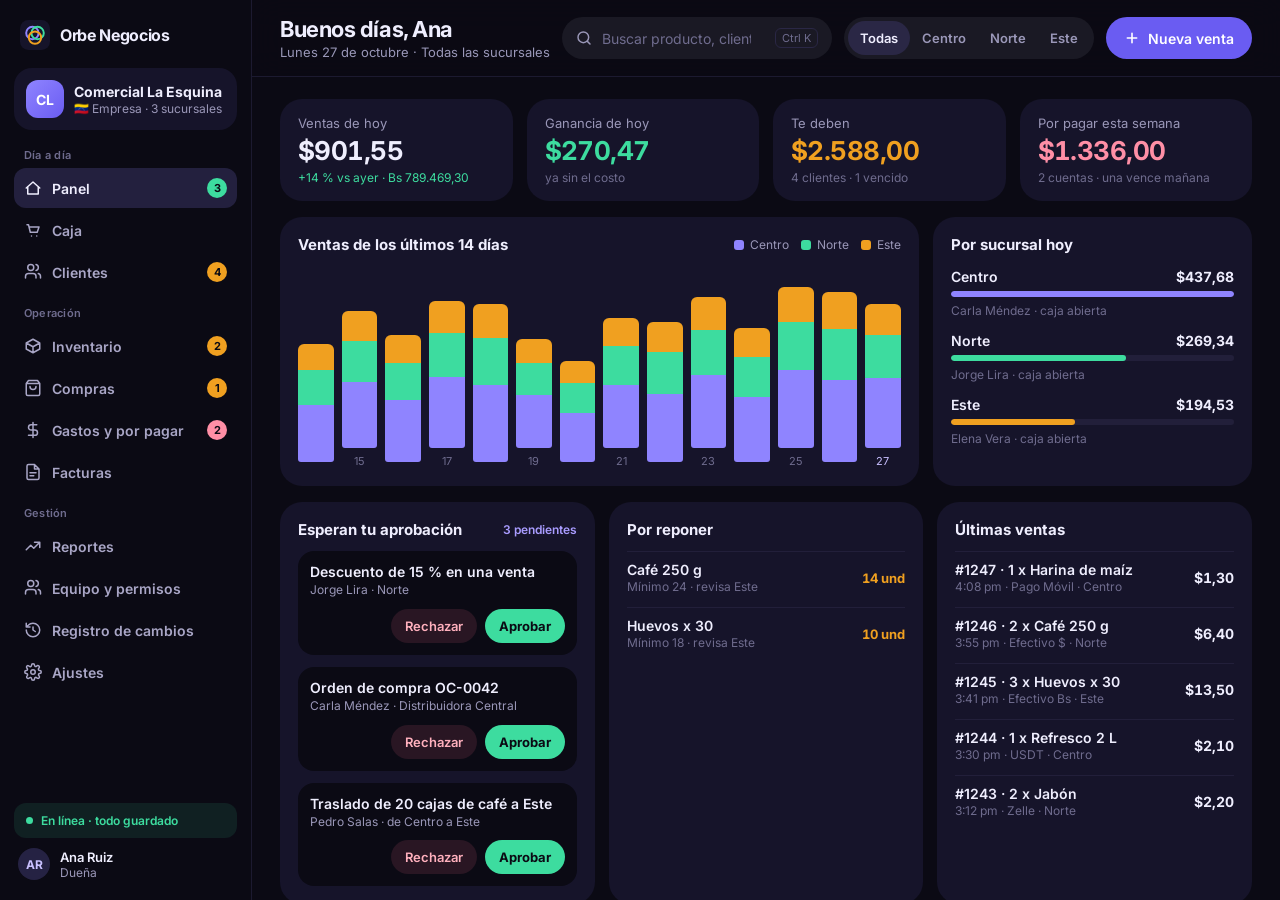
==== index.html @ fd34497b "La dirección abre la app directamente: detecta si es teléfono o computadora y muestra esa versión; e" ====
<!doctype html>
<html lang="es">
<head>
<meta charset="utf-8">
<meta name="viewport" content="width=device-width, initial-scale=1, viewport-fit=cover">
<meta name="theme-color" content="#0b0a14">
<meta name="apple-mobile-web-app-capable" content="yes">
<meta name="mobile-web-app-capable" content="yes">
<meta name="apple-mobile-web-app-status-bar-style" content="black-translucent">
<meta name="apple-mobile-web-app-title" content="Orbe Negocios">
<title>Orbe Negocios</title>
<style>
  html, body { margin: 0; background: #0b0a14; color: #efeefe; font-family: Inter, -apple-system, system-ui, sans-serif; -webkit-font-smoothing: antialiased; }
  .cargando { position: fixed; inset: 0; display: grid; place-items: center; }
  .cargando svg { animation: latido 1.2s cubic-bezier(0.32, 0.72, 0, 1) infinite alternate; }
  @keyframes latido { from { opacity: .5; transform: scale(.94); } to { opacity: 1; transform: none; } }
  .aviso { padding: 40px 20px; text-align: center; color: #9a97b8; }
  /* Teléfono: la app ocupa toda la pantalla, respetando la muesca y la barra de abajo. */
  .tel { position: fixed; inset: 0; padding: env(safe-area-inset-top) env(safe-area-inset-right) env(safe-area-inset-bottom) env(safe-area-inset-left); box-sizing: border-box; overflow: hidden; }
  .tel > div { width: 100% !important; height: 100% !important; }
  /* Teléfono abierto en una pantalla grande (por ejemplo ?vista=telefono): se centra con su marco. */
  .tel.marco { display: flex; align-items: center; justify-content: center; padding: 0; }
  .tel.marco > div { width: 390px !important; height: 844px !important; flex: none; border-radius: 44px; overflow: hidden; box-shadow: 0 0 0 10px #1c1a30, 0 30px 80px rgba(0,0,0,.6); }
  @media (prefers-reduced-motion: reduce) { .cargando svg { animation: none; } }
</style>
<script src="lib/preact.min.js"></script>
</head>
<body>
<div id="app"><div class="cargando"><svg width="64" height="64" viewBox="0 0 92 92" role="img" aria-label="Cargando Orbe Negocios"><rect width="92" height="92" rx="26" fill="#16142a"/><circle cx="38" cy="40" r="19" fill="none" stroke="#8f84ff" stroke-width="5"/><circle cx="54" cy="40" r="19" fill="none" stroke="#3ddc9f" stroke-width="5"/><circle cx="46" cy="54" r="19" fill="none" stroke="#f0a020" stroke-width="5"/></svg></div></div>
<script>
// Orbe Negocios (demo de las maquetas). Abre sola la versión de teléfono o de computadora según el aparato.
// Se puede forzar con ?vista=telefono o ?vista=pc, y elegir datos con ?pais=CO&tipo=comida&escala=empresa.
(function () {
  var h = preact.h, q = new URLSearchParams(location.search);
  var HOLE = /\{\{\s*([^}]+?)\s*\}\}/g;

  function esTelefono() {
    var v = q.get('vista');
    if (v === 'telefono') return true;
    if (v === 'pc') return false;
    var corto = Math.min(screen.width, screen.height);
    var tactil = window.matchMedia('(pointer: coarse)').matches;
    var movil = /Android.+Mobile|iPhone|iPod|Windows Phone/i.test(navigator.userAgent);
    return movil || (tactil && corto < 600) || window.innerWidth < 600;
  }
  var tel = esTelefono();
  var props = {};
  ['pantalla', 'pais', 'tipo', 'escala'].forEach(function (k) { if (q.get(k)) props[k] = q.get(k); });
  if (!tel && !props.pais) props.pais = 'VE';

  function resolve(path, scope) {
    if (path === 'true') return true;
    if (path === 'false') return false;
    if (path === 'null') return null;
    if (/^-?\d+(\.\d+)?$/.test(path)) return Number(path);
    var parts = path.split('.'), v = scope;
    for (var i = 0; i < parts.length; i++) { if (v == null) return undefined; v = v[parts[i]]; }
    return v;
  }
  function text(v) { return v == null || v === false || v === true ? '' : String(v); }
  function attrFn(raw) {
    var whole = raw.match(/^\{\{\s*([^}]+?)\s*\}\}$/);
    if (whole) return function (s) { return resolve(whole[1], s); };
    if (raw.indexOf('{{') < 0) return function () { return raw; };
    return function (s) { return raw.replace(HOLE, function (_, p) { return text(resolve(p, s)); }); };
  }
  function kidsFn(node) {
    var fns = [];
    node.childNodes.forEach(function (c) { var f = compile(c); if (f) fns.push(f); });
    return function (s) { var out = []; fns.forEach(function (f) { var r = f(s); if (Array.isArray(r)) out.push.apply(out, r); else if (r != null) out.push(r); }); return out; };
  }
  function compile(node) {
    if (node.nodeType === 3) {
      var t = node.nodeValue;
      if (t.indexOf('{{') < 0) return function () { return t; };
      return function (s) { return t.replace(HOLE, function (_, p) { return text(resolve(p, s)); }); };
    }
    if (node.nodeType !== 1) return null;
    var tag = node.localName;
    if (tag === 'helmet' || tag === 'script') return null;
    var kids = kidsFn(node);
    if (tag === 'sc-if') {
      var cond = attrFn(node.getAttribute('value') || '');
      return function (s) { return cond(s) ? kids(s) : null; };
    }
    if (tag === 'sc-for') {
      var list = attrFn(node.getAttribute('list') || ''), as = node.getAttribute('as') || 'item';
      return function (s) {
        var arr = list(s) || [], out = [];
        arr.forEach(function (item, i) { var sc = Object.create(s); sc[as] = item; sc.$index = i; out.push.apply(out, kids(sc)); });
        return out;
      };
    }
    var attrs = [];
    Array.prototype.forEach.call(node.attributes, function (a) {
      var n = a.name;
      if (/^hint-/.test(n)) return;
      if (n === 'onchange' && (tag === 'input' || tag === 'textarea')) n = 'oninput';
      attrs.push([n, attrFn(a.value)]);
    });
    return function (s) {
      var p = {};
      attrs.forEach(function (a) { var v = a[1](s); if (v !== undefined && v !== null) p[a[0]] = v; });
      return h.apply(null, [tag, p].concat(kids(s)));
    };
  }

  var archivo = tel ? 'Fase1' : 'PCEmpresa';
  fetch('maquetas/fase1/' + archivo + '.dc.html').then(function (r) {
    if (!r.ok) throw new Error('No se pudo abrir Orbe Negocios. Revisa tu conexión.');
    return r.text();
  }).then(function (src) {
    var doc = new DOMParser().parseFromString(src, 'text/html');
    var dc = doc.querySelector('x-dc');
    var helmet = dc.querySelector('helmet');
    if (helmet) Array.prototype.forEach.call(helmet.children, function (el) { document.head.appendChild(document.importNode(el, true)); });
    var codigo = doc.querySelector('script[data-dc-script]').textContent;

    var programado = false, comp;
    function DCLogic(p) { this.props = p || {}; this.state = {}; }
    DCLogic.prototype.setState = function (o) {
      var nuevo = typeof o === 'function' ? o(this.state, this.props) : o;
      this.state = Object.assign({}, this.state, nuevo);
      programar();
    };
    DCLogic.prototype.forceUpdate = function () { programar(); };
    var Component = new Function('DCLogic', codigo + '\n;return Component;')(DCLogic);
    var plantilla = kidsFn(dc);
    var app = document.getElementById('app');
    app.innerHTML = '';
    if (tel) {
      app.className = 'tel';
      var conMarco = function () { app.classList.toggle('marco', window.innerWidth >= 600 && window.innerHeight >= 880); };
      window.addEventListener('resize', conMarco);
      conMarco();
    }
    function dibujar() {
      programado = false;
      preact.render(h(preact.Fragment, null, plantilla(comp.renderVals())), app);
    }
    function programar() { if (!programado && comp) { programado = true; requestAnimationFrame(dibujar); } }
    comp = new Component(props);
    dibujar();
    if (comp.componentDidMount) comp.componentDidMount();
  }).catch(function (e) {
    document.getElementById('app').innerHTML = '<p class="aviso">' + String(e.message || e) + '</p>';
  });
})();
</script>
</body>
</html>
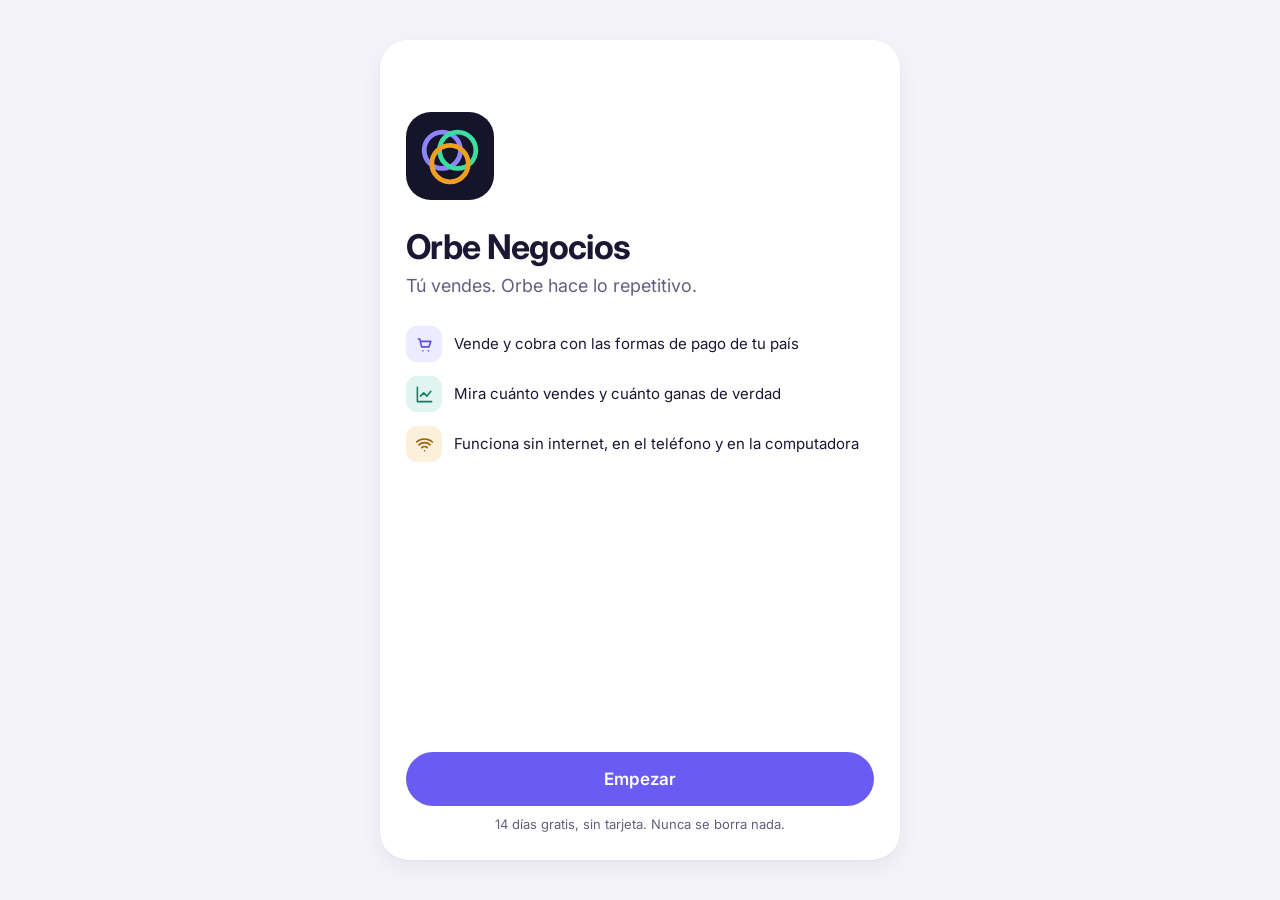
==== commit d101ca0b: "Muestra funcional de Orbe Negocios: datos guardados en el aparato, gráficos animados en vivo, teléfo" ====
--- a/index.html
+++ b/index.html
@@ -4,148 +4,24 @@
 <meta charset="utf-8">
 <meta name="viewport" content="width=device-width, initial-scale=1, viewport-fit=cover">
 <meta name="theme-color" content="#0b0a14">
+<meta name="description" content="Orbe Negocios: vende, cobra y mira cuánto ganas, desde el teléfono o la computadora.">
 <meta name="apple-mobile-web-app-capable" content="yes">
 <meta name="mobile-web-app-capable" content="yes">
 <meta name="apple-mobile-web-app-status-bar-style" content="black-translucent">
 <meta name="apple-mobile-web-app-title" content="Orbe Negocios">
 <title>Orbe Negocios</title>
-<style>
-  html, body { margin: 0; background: #0b0a14; color: #efeefe; font-family: Inter, -apple-system, system-ui, sans-serif; -webkit-font-smoothing: antialiased; }
-  .cargando { position: fixed; inset: 0; display: grid; place-items: center; }
-  .cargando svg { animation: latido 1.2s cubic-bezier(0.32, 0.72, 0, 1) infinite alternate; }
-  @keyframes latido { from { opacity: .5; transform: scale(.94); } to { opacity: 1; transform: none; } }
-  .aviso { padding: 40px 20px; text-align: center; color: #9a97b8; }
-  /* Teléfono: la app ocupa toda la pantalla, respetando la muesca y la barra de abajo. */
-  .tel { position: fixed; inset: 0; padding: env(safe-area-inset-top) env(safe-area-inset-right) env(safe-area-inset-bottom) env(safe-area-inset-left); box-sizing: border-box; overflow: hidden; }
-  .tel > div { width: 100% !important; height: 100% !important; }
-  /* Teléfono abierto en una pantalla grande (por ejemplo ?vista=telefono): se centra con su marco. */
-  .tel.marco { display: flex; align-items: center; justify-content: center; padding: 0; }
-  .tel.marco > div { width: 390px !important; height: 844px !important; flex: none; border-radius: 44px; overflow: hidden; box-shadow: 0 0 0 10px #1c1a30, 0 30px 80px rgba(0,0,0,.6); }
-  @media (prefers-reduced-motion: reduce) { .cargando svg { animation: none; } }
-</style>
-<script src="lib/preact.min.js"></script>
+<link rel="manifest" href="manifest.webmanifest">
+<link rel="icon" href="icons/icono.svg" type="image/svg+xml">
+<link rel="apple-touch-icon" href="icons/icono-180.png">
+<link rel="preconnect" href="https://fonts.googleapis.com">
+<link rel="preconnect" href="https://fonts.gstatic.com" crossorigin>
+<link rel="stylesheet" href="https://fonts.googleapis.com/css2?family=Inter:wght@400;500;600;700&display=swap">
+<link rel="stylesheet" href="css/orbe.css">
+<link rel="modulepreload" href="js/lib/preact-htm.js">
 </head>
 <body>
 <div id="app"><div class="cargando"><svg width="64" height="64" viewBox="0 0 92 92" role="img" aria-label="Cargando Orbe Negocios"><rect width="92" height="92" rx="26" fill="#16142a"/><circle cx="38" cy="40" r="19" fill="none" stroke="#8f84ff" stroke-width="5"/><circle cx="54" cy="40" r="19" fill="none" stroke="#3ddc9f" stroke-width="5"/><circle cx="46" cy="54" r="19" fill="none" stroke="#f0a020" stroke-width="5"/></svg></div></div>
-<script>
-// Orbe Negocios (demo de las maquetas). Abre sola la versión de teléfono o de computadora según el aparato.
-// Se puede forzar con ?vista=telefono o ?vista=pc, y elegir datos con ?pais=CO&tipo=comida&escala=empresa.
-(function () {
-  var h = preact.h, q = new URLSearchParams(location.search);
-  var HOLE = /\{\{\s*([^}]+?)\s*\}\}/g;
-
-  function esTelefono() {
-    var v = q.get('vista');
-    if (v === 'telefono') return true;
-    if (v === 'pc') return false;
-    var corto = Math.min(screen.width, screen.height);
-    var tactil = window.matchMedia('(pointer: coarse)').matches;
-    var movil = /Android.+Mobile|iPhone|iPod|Windows Phone/i.test(navigator.userAgent);
-    return movil || (tactil && corto < 600) || window.innerWidth < 600;
-  }
-  var tel = esTelefono();
-  var props = {};
-  ['pantalla', 'pais', 'tipo', 'escala'].forEach(function (k) { if (q.get(k)) props[k] = q.get(k); });
-  if (!tel && !props.pais) props.pais = 'VE';
-
-  function resolve(path, scope) {
-    if (path === 'true') return true;
-    if (path === 'false') return false;
-    if (path === 'null') return null;
-    if (/^-?\d+(\.\d+)?$/.test(path)) return Number(path);
-    var parts = path.split('.'), v = scope;
-    for (var i = 0; i < parts.length; i++) { if (v == null) return undefined; v = v[parts[i]]; }
-    return v;
-  }
-  function text(v) { return v == null || v === false || v === true ? '' : String(v); }
-  function attrFn(raw) {
-    var whole = raw.match(/^\{\{\s*([^}]+?)\s*\}\}$/);
-    if (whole) return function (s) { return resolve(whole[1], s); };
-    if (raw.indexOf('{{') < 0) return function () { return raw; };
-    return function (s) { return raw.replace(HOLE, function (_, p) { return text(resolve(p, s)); }); };
-  }
-  function kidsFn(node) {
-    var fns = [];
-    node.childNodes.forEach(function (c) { var f = compile(c); if (f) fns.push(f); });
-    return function (s) { var out = []; fns.forEach(function (f) { var r = f(s); if (Array.isArray(r)) out.push.apply(out, r); else if (r != null) out.push(r); }); return out; };
-  }
-  function compile(node) {
-    if (node.nodeType === 3) {
-      var t = node.nodeValue;
-      if (t.indexOf('{{') < 0) return function () { return t; };
-      return function (s) { return t.replace(HOLE, function (_, p) { return text(resolve(p, s)); }); };
-    }
-    if (node.nodeType !== 1) return null;
-    var tag = node.localName;
-    if (tag === 'helmet' || tag === 'script') return null;
-    var kids = kidsFn(node);
-    if (tag === 'sc-if') {
-      var cond = attrFn(node.getAttribute('value') || '');
-      return function (s) { return cond(s) ? kids(s) : null; };
-    }
-    if (tag === 'sc-for') {
-      var list = attrFn(node.getAttribute('list') || ''), as = node.getAttribute('as') || 'item';
-      return function (s) {
-        var arr = list(s) || [], out = [];
-        arr.forEach(function (item, i) { var sc = Object.create(s); sc[as] = item; sc.$index = i; out.push.apply(out, kids(sc)); });
-        return out;
-      };
-    }
-    var attrs = [];
-    Array.prototype.forEach.call(node.attributes, function (a) {
-      var n = a.name;
-      if (/^hint-/.test(n)) return;
-      if (n === 'onchange' && (tag === 'input' || tag === 'textarea')) n = 'oninput';
-      attrs.push([n, attrFn(a.value)]);
-    });
-    return function (s) {
-      var p = {};
-      attrs.forEach(function (a) { var v = a[1](s); if (v !== undefined && v !== null) p[a[0]] = v; });
-      return h.apply(null, [tag, p].concat(kids(s)));
-    };
-  }
-
-  var archivo = tel ? 'Fase1' : 'PCEmpresa';
-  fetch('maquetas/fase1/' + archivo + '.dc.html').then(function (r) {
-    if (!r.ok) throw new Error('No se pudo abrir Orbe Negocios. Revisa tu conexión.');
-    return r.text();
-  }).then(function (src) {
-    var doc = new DOMParser().parseFromString(src, 'text/html');
-    var dc = doc.querySelector('x-dc');
-    var helmet = dc.querySelector('helmet');
-    if (helmet) Array.prototype.forEach.call(helmet.children, function (el) { document.head.appendChild(document.importNode(el, true)); });
-    var codigo = doc.querySelector('script[data-dc-script]').textContent;
-
-    var programado = false, comp;
-    function DCLogic(p) { this.props = p || {}; this.state = {}; }
-    DCLogic.prototype.setState = function (o) {
-      var nuevo = typeof o === 'function' ? o(this.state, this.props) : o;
-      this.state = Object.assign({}, this.state, nuevo);
-      programar();
-    };
-    DCLogic.prototype.forceUpdate = function () { programar(); };
-    var Component = new Function('DCLogic', codigo + '\n;return Component;')(DCLogic);
-    var plantilla = kidsFn(dc);
-    var app = document.getElementById('app');
-    app.innerHTML = '';
-    if (tel) {
-      app.className = 'tel';
-      var conMarco = function () { app.classList.toggle('marco', window.innerWidth >= 600 && window.innerHeight >= 880); };
-      window.addEventListener('resize', conMarco);
-      conMarco();
-    }
-    function dibujar() {
-      programado = false;
-      preact.render(h(preact.Fragment, null, plantilla(comp.renderVals())), app);
-    }
-    function programar() { if (!programado && comp) { programado = true; requestAnimationFrame(dibujar); } }
-    comp = new Component(props);
-    dibujar();
-    if (comp.componentDidMount) comp.componentDidMount();
-  }).catch(function (e) {
-    document.getElementById('app').innerHTML = '<p class="aviso">' + String(e.message || e) + '</p>';
-  });
-})();
-</script>
+<noscript><p style="padding:40px 20px;text-align:center">Orbe Negocios necesita JavaScript.</p></noscript>
+<script type="module" src="js/app.js"></script>
 </body>
 </html>
--- a/css/orbe.css
+++ b/css/orbe.css
@@ -0,0 +1,250 @@
+/* Orbe Negocios · estilos. Colores, letra, formas y movimiento según docs/ESTILO.md */
+:root {
+  --bg: #f4f3fb; --surface: #ffffff; --surface2: #f8f7fd; --ink: #1a1733; --muted: #625f7d; --faint: #8c89a6; --line: #dedcf0;
+  --accent: #8f84ff; --accent-ink: #ffffff; --primary: #6a5cf2; --primary-ink: #ffffff;
+  --in: #12a37a; --out: #e8436a; --amber: #c98512; --blue: #2f7fd1;
+  --fill: rgba(26,23,51,.07); --fill2: rgba(26,23,51,.04);
+  --accent-soft: rgba(143,132,255,.16); --in-soft: rgba(18,163,122,.12); --out-soft: rgba(232,67,106,.1); --amber-soft: rgba(240,160,32,.16); --blue-soft: rgba(47,127,209,.12);
+  --accent-text: #5b4fe0; --in-text: #0d7f5f; --out-text: #c52f55; --amber-text: #9a620a; --blue-text: #2263a8;
+  --c1: #8f84ff; --c2: #3ddc9f; --c3: #f0a020; --c4: #5fb3ff; --c5: #ff7a90;
+  --shadow: 0 1px 2px rgba(26,23,51,.05), 0 8px 24px rgba(26,23,51,.06);
+  --spring: cubic-bezier(0.32, 0.72, 0, 1); --bounce: cubic-bezier(0.34, 1.56, 0.64, 1);
+  --nav-bg: rgba(255,255,255,.82); --velo: rgba(20,18,40,.38);
+  color-scheme: light;
+}
+@media (prefers-color-scheme: dark) {
+  :root:not([data-theme="light"]) {
+    --bg: #0b0a14; --surface: #16142a; --surface2: #1c1a33; --ink: #efeefe; --muted: #9a97b8; --faint: #6f6c8e; --line: #2a2745;
+    --in: #3ddc9f; --out: #ff6b8b; --amber: #f0a020; --blue: #5fb3ff;
+    --fill: rgba(239,238,254,.07); --fill2: rgba(239,238,254,.035);
+    --accent-soft: rgba(143,132,255,.18); --in-soft: rgba(61,220,159,.14); --out-soft: rgba(255,107,139,.13); --amber-soft: rgba(240,160,32,.15); --blue-soft: rgba(95,179,255,.15);
+    --accent-text: #c9c0ff; --in-text: #7ff0c3; --out-text: #ffb0bd; --amber-text: #f5c26b; --blue-text: #9fd0ff;
+    --shadow: none; --nav-bg: rgba(28,25,52,.8); --velo: rgba(0,0,0,.55);
+    color-scheme: dark;
+  }
+}
+:root[data-theme="dark"] {
+  --bg: #0b0a14; --surface: #16142a; --surface2: #1c1a33; --ink: #efeefe; --muted: #9a97b8; --faint: #6f6c8e; --line: #2a2745;
+  --in: #3ddc9f; --out: #ff6b8b; --amber: #f0a020; --blue: #5fb3ff;
+  --fill: rgba(239,238,254,.07); --fill2: rgba(239,238,254,.035);
+  --accent-soft: rgba(143,132,255,.18); --in-soft: rgba(61,220,159,.14); --out-soft: rgba(255,107,139,.13); --amber-soft: rgba(240,160,32,.15); --blue-soft: rgba(95,179,255,.15);
+  --accent-text: #c9c0ff; --in-text: #7ff0c3; --out-text: #ffb0bd; --amber-text: #f5c26b; --blue-text: #9fd0ff;
+  --shadow: none; --nav-bg: rgba(28,25,52,.8); --velo: rgba(0,0,0,.55);
+  color-scheme: dark;
+}
+
+* { box-sizing: border-box; -webkit-tap-highlight-color: transparent; }
+html, body { margin: 0; background: var(--bg); color: var(--ink); font-family: Inter, -apple-system, BlinkMacSystemFont, system-ui, sans-serif; -webkit-font-smoothing: antialiased; }
+@media (display-mode: standalone) { html { min-height: min(100lvh, calc(100% + env(safe-area-inset-top))); } }
+button, input, select { font-family: inherit; color: inherit; }
+button { cursor: pointer; }
+button:focus-visible, input:focus-visible, a:focus-visible { outline: 2px solid var(--accent); outline-offset: 2px; }
+input::placeholder { color: var(--faint); }
+.num { font-variant-numeric: tabular-nums; }
+.muted { color: var(--muted); }
+.faint { color: var(--faint); }
+.in { color: var(--in); } .out { color: var(--out); } .amber { color: var(--amber); }
+h1, h2, h3 { margin: 0; letter-spacing: -0.02em; font-weight: 700; }
+.titulo { font-size: 24px; }
+.sub { font-size: 13px; color: var(--muted); }
+.sr { position: absolute; width: 1px; height: 1px; overflow: hidden; clip: rect(0 0 0 0); }
+
+/* ---------- movimiento ---------- */
+@keyframes fadeUp { from { opacity: 0; transform: translateY(8px); } to { opacity: 1; transform: none; } }
+@keyframes fadeIn { from { opacity: 0; } to { opacity: 1; } }
+@keyframes hojaSube { from { transform: translateY(100%); } to { transform: none; } }
+@keyframes dlgEntra { from { opacity: 0; transform: translateY(14px) scale(.97); } to { opacity: 1; transform: none; } }
+@keyframes pop { 0% { transform: scale(.6); opacity: 0; } 60% { transform: scale(1.08); opacity: 1; } 100% { transform: scale(1); } }
+@keyframes crece { from { transform: scaleY(0); } to { transform: scaleY(1); } }
+@keyframes creceX { from { transform: scaleX(0); } to { transform: scaleX(1); } }
+@keyframes traza { from { stroke-dashoffset: var(--largo, 2000); } to { stroke-dashoffset: 0; } }
+@keyframes latido { from { opacity: .5; transform: scale(.94); } to { opacity: 1; transform: none; } }
+.entra { animation: fadeUp .45s var(--spring) both; animation-delay: calc(var(--i, 0) * 25ms); }
+.toca { transition: transform .18s var(--spring), background-color .25s ease, border-color .25s ease, color .25s ease, opacity .25s ease; }
+.toca:active { transform: scale(.96); }
+@media (prefers-reduced-motion: reduce) { *, *::before, *::after { animation-duration: .01ms !important; animation-delay: 0s !important; transition-duration: .01ms !important; } }
+
+/* ---------- piezas ---------- */
+.tarjeta { background: var(--surface); border-radius: 22px; padding: 16px; box-shadow: var(--shadow); min-width: 0; }
+.tarjeta > h3, .tarjeta-tit { font-size: 15px; display: flex; align-items: center; justify-content: space-between; gap: 8px; margin-bottom: 12px; }
+.tarjeta-tit .sub { font-weight: 500; letter-spacing: 0; }
+.pila { display: flex; flex-direction: column; gap: 12px; }
+.fila { display: flex; align-items: center; gap: 12px; }
+.fila > .crece { flex: 1; min-width: 0; }
+.rejilla-3 { display: grid; grid-template-columns: repeat(3, minmax(0, 1fr)); gap: 8px; }
+.rejilla-2 { display: grid; grid-template-columns: repeat(2, minmax(0, 1fr)); gap: 8px; }
+.corta { white-space: nowrap; overflow: hidden; text-overflow: ellipsis; }
+
+.btn { display: inline-flex; align-items: center; justify-content: center; gap: 8px; min-height: 54px; padding: 0 22px; border: 0; border-radius: 27px; background: var(--primary); color: var(--primary-ink); font-size: 17px; font-weight: 600; width: 100%; }
+.btn[disabled], .btn.apagado { background: var(--fill); color: var(--faint); cursor: default; }
+.btn.verde { background: var(--in); color: #0b0a14; }
+.btn.wa { background: #25D366; color: #0b0a14; }
+.btn.ambar { background: #c98512; color: #fff; }
+.btn2 { display: inline-flex; align-items: center; justify-content: center; gap: 6px; min-height: 44px; padding: 0 16px; border: 0; border-radius: 22px; background: var(--fill); color: var(--ink); font-size: 14px; font-weight: 600; }
+.btn2.chico { min-height: 36px; padding: 0 12px; border-radius: 18px; font-size: 13px; }
+.btn2.acento { background: var(--accent-soft); color: var(--accent-text); }
+.btn2.verde { background: var(--in-soft); color: var(--in-text); }
+.btn2.rojo { background: var(--out-soft); color: var(--out-text); }
+.btn2.lleno { background: var(--primary); color: #fff; }
+.icono-btn { width: 44px; height: 44px; border-radius: 22px; border: 0; background: var(--fill); display: grid; place-items: center; flex: none; }
+.icono-btn.chico { width: 36px; height: 36px; }
+
+.chips { display: flex; flex-wrap: wrap; gap: 8px; }
+.chips.desliza { flex-wrap: nowrap; overflow-x: auto; margin: 0 -16px; padding: 2px 16px; scrollbar-width: none; overscroll-behavior-x: contain; }
+.chips.desliza::-webkit-scrollbar { display: none; }
+.chip { flex: none; display: inline-flex; align-items: center; gap: 6px; min-height: 40px; padding: 0 14px; border-radius: 20px; border: 1.5px solid transparent; background: var(--fill); color: var(--muted); font-size: 14px; font-weight: 600; }
+.chip.chico { min-height: 34px; padding: 0 12px; font-size: 13px; }
+.chip.on { background: var(--accent-soft); border-color: var(--accent); color: var(--ink); }
+.chip.on.calido { background: var(--amber-soft); border-color: var(--amber); }
+
+.inter { width: 46px; height: 28px; border-radius: 14px; flex: none; position: relative; background: var(--line); transition: background-color .25s ease; }
+.inter::after { content: ''; position: absolute; top: 3px; left: 3px; width: 22px; height: 22px; border-radius: 50%; background: #fff; box-shadow: 0 1px 3px rgba(0,0,0,.2); transition: transform .3s var(--spring); }
+.inter.on { background: var(--in); }
+.inter.on::after { transform: translateX(18px); }
+.opcion { display: flex; align-items: center; gap: 12px; width: 100%; min-height: 52px; border: 0; background: none; padding: 0; text-align: left; }
+
+.logo { width: 42px; height: 42px; border-radius: 13px; flex: none; display: grid; place-items: center; font-weight: 700; font-size: 15px; }
+.logo.redondo { border-radius: 50%; }
+.ic { width: 36px; height: 36px; border-radius: 11px; flex: none; display: grid; place-items: center; }
+.t-vio { background: var(--accent-soft); color: var(--accent-text); }
+.t-ver { background: var(--in-soft); color: var(--in-text); }
+.t-amb { background: var(--amber-soft); color: var(--amber-text); }
+.t-ros { background: var(--out-soft); color: var(--out-text); }
+.t-azu { background: var(--blue-soft); color: var(--blue-text); }
+.marca { background: linear-gradient(135deg, #8f84ff, #6a5cf2); color: #fff; }
+
+.pildora { display: inline-flex; align-items: center; gap: 5px; font-size: 12px; font-weight: 700; border-radius: 999px; padding: 4px 10px; white-space: nowrap; }
+.pildora .punto { width: 6px; height: 6px; border-radius: 50%; background: currentColor; }
+
+.campo { display: flex; flex-direction: column; gap: 8px; }
+.campo > span { font-size: 13px; color: var(--muted); }
+.campo input, .buscador input { min-height: 52px; border-radius: 16px; border: 1.5px solid var(--line); background: var(--fill2); font-size: 16px; padding: 0 16px; width: 100%; transition: border-color .2s ease; }
+.campo input:focus { border-color: var(--accent); outline: none; }
+.campo input.grande { font-size: 24px; font-weight: 700; }
+
+.lista { display: flex; flex-direction: column; }
+.lista > .item { display: flex; align-items: center; gap: 12px; padding: 11px 0; border-top: 1px solid var(--line); min-height: 52px; }
+.lista > .item:first-child { border-top: 0; }
+.item > .crece { flex: 1; min-width: 0; }
+button.item { width: 100%; background: none; border-left: 0; border-right: 0; border-bottom: 0; text-align: left; }
+
+.barra-prog { height: 6px; border-radius: 3px; background: var(--fill); overflow: hidden; }
+.barra-prog > i { display: block; height: 100%; border-radius: 3px; transform-origin: left; transition: width .6s var(--spring); animation: creceX .7s var(--spring) both; }
+
+.vacio { text-align: center; color: var(--muted); padding: 28px 16px; font-size: 14px; line-height: 1.5; }
+
+/* ---------- avisos ---------- */
+.aviso-toast { position: fixed; left: 16px; right: 16px; margin: 0 auto; width: fit-content; bottom: calc(100px + env(safe-area-inset-bottom)); z-index: 90; max-width: min(420px, calc(100vw - 32px)); background: #1f3b31; color: #bff5df; padding: 12px 16px; border-radius: 18px; font-size: 14px; font-weight: 600; display: flex; align-items: center; gap: 10px; animation: fadeUp .35s var(--spring) both; box-shadow: 0 10px 30px rgba(0,0,0,.25); }
+.pc .aviso-toast { left: auto; right: 24px; bottom: 24px; margin: 0; }
+
+/* ---------- hojas (teléfono) y ventanas (computadora) ---------- */
+.velo { position: fixed; inset: 0; z-index: 60; background: var(--velo); animation: fadeIn .3s ease both; transition: opacity .28s ease; }
+.velo.sale { opacity: 0; }
+.hoja { position: fixed; left: 0; right: 0; bottom: 0; z-index: 61; max-height: 92dvh; display: flex; flex-direction: column; background: var(--surface); border-radius: 28px 28px 0 0; animation: hojaSube .45s var(--spring) both; transition: transform .3s var(--spring); touch-action: pan-y; }
+.hoja.sale { transform: translateY(105%); }
+.hoja-cab { padding: 8px 18px 6px; display: flex; flex-direction: column; gap: 6px; touch-action: none; }
+.hoja-cab .rayita { align-self: center; width: 38px; height: 5px; border-radius: 3px; background: var(--line); }
+.hoja-cab .fila h2 { font-size: 20px; flex: 1; }
+.hoja-cuerpo { overflow-y: auto; padding: 8px 18px 18px; display: flex; flex-direction: column; gap: 14px; overscroll-behavior: contain; }
+.hoja-pie { padding: 12px 18px calc(16px + env(safe-area-inset-bottom)); border-top: 1px solid var(--line); display: flex; flex-direction: column; gap: 8px; }
+.pc .hoja { left: 50%; right: auto; top: 50%; bottom: auto; width: min(480px, calc(100vw - 32px)); max-height: min(86vh, 760px); border-radius: 28px; transform: translate(-50%, -50%); animation: none; border: 1px solid var(--line); box-shadow: 0 30px 80px rgba(0,0,0,.35); }
+.pc .hoja > * { animation: dlgEntra .4s var(--spring) both; }
+.pc .hoja.sale { opacity: 0; transform: translate(-50%, -48%) scale(.98); transition: opacity .25s ease, transform .25s var(--spring); }
+.pc .hoja-cab .rayita { display: none; }
+.pc .hoja-pie { padding-bottom: 18px; flex-direction: row; }
+.pc .hoja-pie > * { flex: 1; }
+.app-fondo { transition: transform .5s var(--spring), border-radius .5s var(--spring), filter .5s ease; transform-origin: 50% 50%; }
+.tel-raiz .app-fondo { position: fixed; inset: 0; overflow-y: auto; overscroll-behavior-y: contain; background: var(--bg); }
+.con-hoja .app-fondo { transform: scale(.94) translateY(10px); border-radius: 26px; overflow: hidden; filter: brightness(.85); }
+
+/* ---------- teléfono ---------- */
+.tel .pantalla { min-height: 100%; padding: calc(16px + env(safe-area-inset-top)) 16px calc(112px + env(safe-area-inset-bottom)); display: flex; flex-direction: column; gap: 14px; max-width: 560px; margin: 0 auto; }
+.nav-tel { position: fixed; left: 50%; bottom: calc(14px + env(safe-area-inset-bottom)); transform: translateX(-50%); width: min(520px, calc(100vw - 28px)); height: 66px; z-index: 40; border-radius: 33px; padding: 6px; display: grid; grid-template-columns: repeat(5, minmax(0, 1fr)); background: var(--nav-bg); backdrop-filter: blur(18px) saturate(1.4); -webkit-backdrop-filter: blur(18px) saturate(1.4); border: 1px solid var(--line); box-shadow: 0 10px 30px rgba(0,0,0,.12); transition: height .35s var(--spring), bottom .35s var(--spring); }
+.nav-tel.chica { height: 54px; }
+.nav-tel button { border: 0; border-radius: 27px; background: transparent; color: var(--faint); display: flex; flex-direction: column; align-items: center; justify-content: center; gap: 3px; font-size: 10px; font-weight: 600; }
+.nav-tel.chica button span { display: none; }
+.nav-tel button.on { color: var(--accent-text); background: var(--accent-soft); }
+.cab { display: flex; align-items: center; gap: 10px; }
+.cab .crece { flex: 1; min-width: 0; display: flex; flex-direction: column; }
+.cab b { font-size: 17px; }
+
+/* ---------- computadora ---------- */
+.pc .marco-pc { display: flex; height: 100vh; overflow: hidden; }
+.lateral { width: 252px; flex: none; display: flex; flex-direction: column; gap: 16px; padding: 18px 14px; border-right: 1px solid var(--line); overflow-y: auto; background: var(--bg); }
+.lateral .grupo { display: flex; flex-direction: column; gap: 2px; }
+.lateral .grupo > small { font-size: 11px; font-weight: 600; color: var(--faint); padding: 6px 10px 4px; }
+.lateral .nav-btn { display: flex; align-items: center; gap: 10px; min-height: 40px; padding: 0 10px; border: 0; border-radius: 12px; background: transparent; color: var(--muted); font-size: 14px; font-weight: 600; text-align: left; width: 100%; }
+.lateral .nav-btn:hover { background: var(--fill2); }
+.lateral .nav-btn.on { background: var(--accent-soft); color: var(--ink); }
+.lateral .nav-btn .cuenta { margin-left: auto; min-width: 20px; height: 20px; border-radius: 10px; padding: 0 6px; display: grid; place-items: center; font-size: 11px; font-weight: 700; color: #0b0a14; }
+.principal { flex: 1; min-width: 0; overflow-y: auto; display: flex; flex-direction: column; }
+.barra-sup { position: sticky; top: 0; z-index: 20; display: flex; align-items: center; gap: 12px; flex-wrap: wrap; padding: 14px 28px; background: color-mix(in srgb, var(--bg) 82%, transparent); backdrop-filter: blur(16px); -webkit-backdrop-filter: blur(16px); border-bottom: 1px solid var(--line); }
+.barra-sup .crece { flex: 1; min-width: 180px; }
+.barra-sup h1 { font-size: 22px; }
+.buscador { display: flex; align-items: center; gap: 8px; min-height: 42px; border-radius: 21px; background: var(--fill); padding: 0 14px; width: min(380px, 100%); }
+.buscador input { min-height: 40px; border: 0; background: none; padding: 0; font-size: 14px; }
+.buscador input:focus { outline: none; }
+.tecla { font-size: 11px; color: var(--faint); border: 1px solid var(--line); border-radius: 6px; padding: 2px 6px; font-weight: 600; white-space: nowrap; }
+.segmento { display: inline-flex; background: var(--fill); border-radius: 21px; padding: 4px; gap: 2px; }
+.segmento button { min-height: 34px; padding: 0 12px; border: 0; border-radius: 17px; background: transparent; color: var(--muted); font-size: 13px; font-weight: 600; transition: background-color .25s ease, color .25s ease; }
+.segmento button.on { background: var(--surface); color: var(--ink); box-shadow: var(--shadow); }
+.contenido { padding: 22px 28px 48px; display: flex; flex-direction: column; gap: 16px; max-width: 1400px; width: 100%; }
+.cifras { display: grid; grid-template-columns: repeat(4, minmax(0, 1fr)); gap: 14px; }
+.dos-uno { display: grid; grid-template-columns: minmax(0, 2fr) minmax(0, 1fr); gap: 14px; }
+.tres { display: grid; grid-template-columns: repeat(3, minmax(0, 1fr)); gap: 14px; align-items: start; }
+.mitades { display: grid; grid-template-columns: repeat(2, minmax(0, 1fr)); gap: 14px; }
+.caja-pc { display: grid; grid-template-columns: minmax(0, 1fr) 380px; gap: 16px; align-items: start; }
+.caja-pc .ticket { position: sticky; top: 90px; }
+@media (max-width: 1180px) { .cifras { grid-template-columns: repeat(2, minmax(0, 1fr)); } .dos-uno, .tres, .caja-pc, .mitades { grid-template-columns: minmax(0, 1fr); } .caja-pc .ticket { position: static; } }
+.cifra { display: flex; flex-direction: column; gap: 4px; }
+.cifra .v { font-size: 26px; font-weight: 700; letter-spacing: -0.02em; }
+.tel .cifra .v { font-size: 17px; }
+.tel .cifra { padding: 12px; border-radius: 18px; }
+
+/* tablas */
+.tabla-caja { overflow-x: auto; border-radius: 22px; background: var(--surface); box-shadow: var(--shadow); }
+table.tabla { width: 100%; border-collapse: collapse; font-size: 14px; min-width: 640px; }
+.tabla th { text-align: left; font-size: 12px; font-weight: 600; color: var(--muted); padding: 13px 16px; border-bottom: 1px solid var(--line); white-space: nowrap; }
+.tabla td { padding: 12px 16px; border-bottom: 1px solid var(--line); white-space: nowrap; }
+.tabla tr:last-child td { border-bottom: 0; }
+.tabla tbody tr { transition: background-color .2s ease; animation: fadeUp .4s var(--spring) both; }
+.tabla tbody tr:hover { background: var(--fill2); }
+.tabla .der { text-align: right; }
+.tabla tr.total td { font-weight: 700; background: var(--fill2); }
+
+/* productos para vender */
+.productos { display: grid; grid-template-columns: repeat(3, minmax(0, 1fr)); gap: 8px; }
+.pc .productos { grid-template-columns: repeat(auto-fill, minmax(150px, 1fr)); gap: 10px; }
+.prod { position: relative; border: 1.5px solid transparent; border-radius: 18px; background: var(--surface); box-shadow: var(--shadow); min-height: 100px; padding: 12px 6px; display: flex; flex-direction: column; align-items: center; justify-content: center; gap: 5px; text-align: center; }
+.pc .prod { min-height: 124px; }
+.prod.on { border-color: var(--accent); background: var(--accent-soft); }
+.prod b { font-size: 12.5px; font-weight: 600; line-height: 1.2; }
+.prod small { font-size: 12px; color: var(--muted); }
+.prod .cant { position: absolute; top: 6px; right: 6px; min-width: 22px; height: 22px; border-radius: 11px; padding: 0 6px; background: var(--accent); color: #0b0a14; font-size: 12px; font-weight: 700; display: grid; place-items: center; animation: pop .45s var(--spring) both; }
+.prod .sin { position: absolute; inset: auto 6px 6px auto; font-size: 10px; font-weight: 700; color: var(--out-text); }
+
+/* ---------- gráficos ---------- */
+.gr { position: relative; }
+.gr-barras { display: flex; align-items: flex-end; gap: var(--hueco, 6px); }
+.gr-barras .col { flex: 1; min-width: 0; height: 100%; display: flex; flex-direction: column; justify-content: flex-end; align-items: center; gap: 6px; border: 0; background: none; padding: 0; color: inherit; }
+.gr-barras .barra { width: 100%; max-width: 40px; border-radius: 6px 6px 3px 3px; display: flex; flex-direction: column-reverse; overflow: hidden; transform-origin: bottom; animation: crece .7s var(--spring) both; animation-delay: calc(var(--i, 0) * 30ms); transition: height .6s var(--spring), opacity .2s ease; }
+.gr-barras .barra > i { display: block; transition: height .6s var(--spring); }
+.gr-barras .col:hover .barra, .gr-barras .col.on .barra { filter: brightness(1.15); }
+.gr-barras.atenua .col:not(.on) .barra { opacity: .45; }
+.gr-barras .eti { font-size: 10px; color: var(--faint); height: 12px; white-space: nowrap; }
+.gr-globo { position: absolute; z-index: 5; pointer-events: none; transform: translate(-50%, -100%); background: var(--ink); color: var(--bg); font-size: 12px; font-weight: 600; padding: 6px 9px; border-radius: 10px; white-space: nowrap; animation: fadeIn .15s ease both; }
+.gr-linea path.trazo { fill: none; stroke-width: 2.5; stroke-linecap: round; stroke-linejoin: round; stroke-dasharray: var(--largo); animation: traza 1.1s var(--spring) both; }
+.gr-linea path.area { animation: fadeIn .9s ease .25s both; }
+.gr-linea .punto { transition: r .2s var(--spring); }
+.gr-dona circle.seg { fill: none; transition: stroke-dasharray .9s var(--spring), stroke-dashoffset .9s var(--spring); }
+.gr-dona .centro { font-weight: 700; letter-spacing: -0.02em; }
+.leyenda { display: flex; flex-direction: column; gap: 8px; }
+.leyenda .l { display: flex; align-items: center; gap: 8px; font-size: 13px; }
+.leyenda .l i { width: 10px; height: 10px; border-radius: 3px; flex: none; }
+.leyenda .l .crece { flex: 1; min-width: 0; }
+.barras-h { display: flex; flex-direction: column; gap: 12px; }
+.barras-h .bh { display: flex; flex-direction: column; gap: 6px; }
+
+/* cargando */
+.cargando { position: fixed; inset: 0; display: grid; place-items: center; }
+.cargando svg { animation: latido 1.1s var(--spring) infinite alternate; }
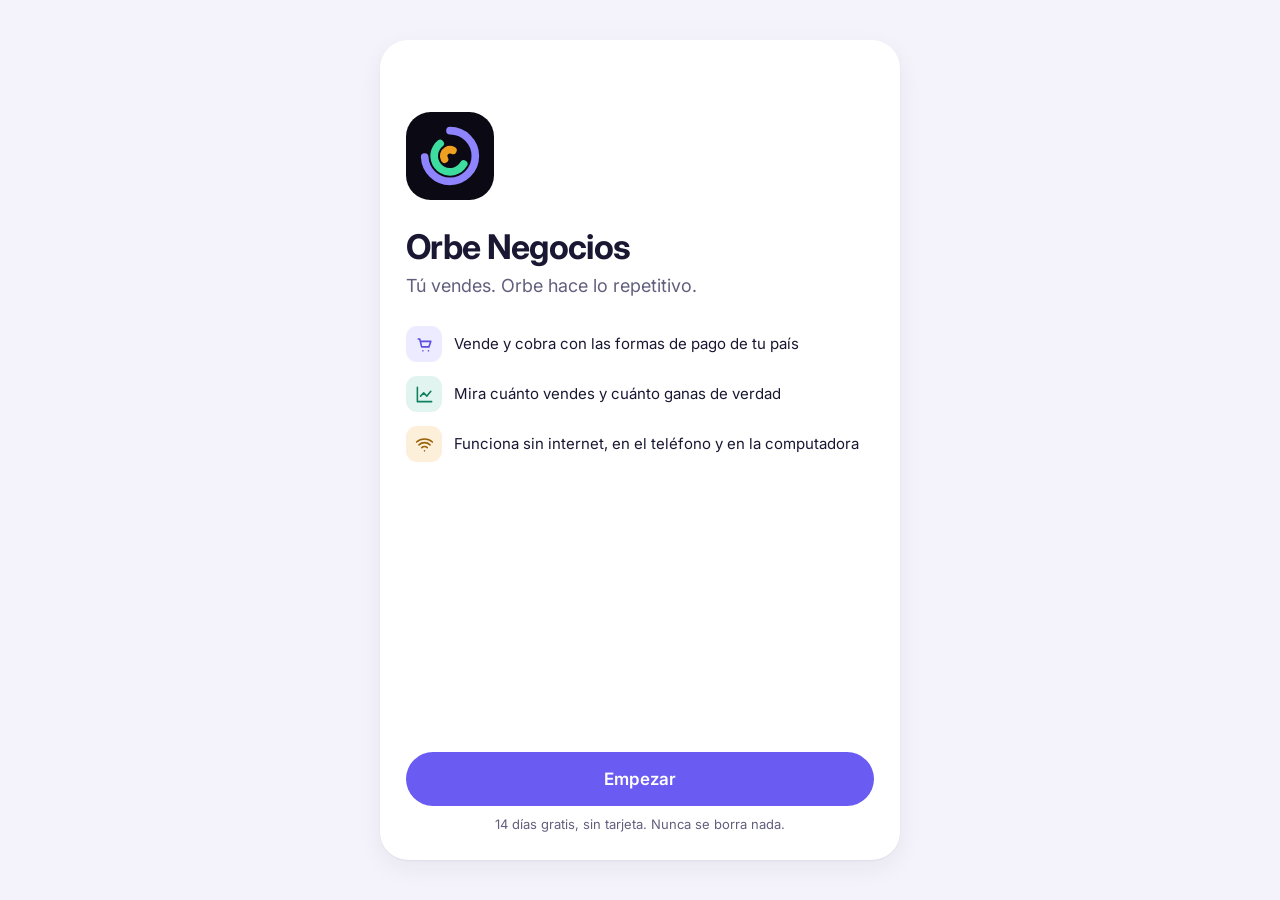
==== commit af315848: "Gráficos con orbes como en Orbe personal, símbolos en formas de pago, gastos y sucursales, logo real" ====
--- a/index.html
+++ b/index.html
@@ -20,7 +20,7 @@
 <link rel="modulepreload" href="js/lib/preact-htm.js">
 </head>
 <body>
-<div id="app"><div class="cargando"><svg width="64" height="64" viewBox="0 0 92 92" role="img" aria-label="Cargando Orbe Negocios"><rect width="92" height="92" rx="26" fill="#16142a"/><circle cx="38" cy="40" r="19" fill="none" stroke="#8f84ff" stroke-width="5"/><circle cx="54" cy="40" r="19" fill="none" stroke="#3ddc9f" stroke-width="5"/><circle cx="46" cy="54" r="19" fill="none" stroke="#f0a020" stroke-width="5"/></svg></div></div>
+<div id="app"><div class="cargando"><svg width="64" height="64" viewBox="0 0 100 100" role="img" aria-label="Cargando Orbe Negocios"><rect width="100" height="100" rx="28" fill="#0b0a14"/><g transform="translate(14 14) scale(.72)"><circle cx="50" cy="50" r="40" fill="none" stroke="#8f84ff" stroke-width="12" stroke-linecap="round" pathLength="100" stroke-dasharray="74 100" transform="rotate(-90 50 50)"/><circle cx="50" cy="50" r="25" fill="none" stroke="#3ddc9f" stroke-width="12" stroke-linecap="round" pathLength="100" stroke-dasharray="56 100" transform="rotate(30 50 50)"/><circle cx="50" cy="50" r="10" fill="none" stroke="#f0a020" stroke-width="12" stroke-linecap="round" pathLength="100" stroke-dasharray="40 100" transform="rotate(150 50 50)"/></g></svg></div></div>
 <noscript><p style="padding:40px 20px;text-align:center">Orbe Negocios necesita JavaScript.</p></noscript>
 <script type="module" src="js/app.js"></script>
 </body>
--- a/css/orbe.css
+++ b/css/orbe.css
@@ -248,3 +248,25 @@
 /* cargando */
 .cargando { position: fixed; inset: 0; display: grid; place-items: center; }
 .cargando svg { animation: latido 1.1s var(--spring) infinite alternate; }
+
+/* ---------- orbes (anillos concéntricos, como en Orbe personal) ---------- */
+@keyframes rgDraw { from { stroke-dashoffset: 1; } to { stroke-dashoffset: 0; } }
+.orbes { position: relative; flex: none; display: inline-grid; place-items: center; }
+.orbes .rings { position: absolute; inset: 0; display: block; }
+.rings .rg { animation: rgDraw 1.35s var(--spring) both; }
+.orbes-centro { position: relative; font-size: 12px; font-weight: 700; }
+.logo-orbe .g, .logo-orbe circle { transition: none; }
+.reparto { display: flex; flex-direction: column; gap: 14px; }
+.lista-orbe { list-style: none; margin: 0; padding: 0; display: flex; flex-direction: column; }
+.lista-orbe li { display: grid; grid-template-columns: 30px minmax(0, 1fr) auto auto; grid-template-rows: auto 4px; column-gap: 10px; row-gap: 6px; align-items: center; padding: 9px 0; border-top: 1px solid var(--line); font-size: 14px; }
+.lista-orbe li:first-child { border-top: 0; }
+.lista-orbe .simbolo { grid-row: 1 / 3; width: 30px; height: 30px; border-radius: 50%; display: grid; place-items: center; background: color-mix(in srgb, var(--c) 18%, transparent); color: var(--c); }
+.lista-orbe b { font-weight: 600; }
+.lista-orbe .pct { font-size: 12px; min-width: 38px; text-align: right; }
+.lista-orbe .pista { grid-column: 2 / 5; height: 4px; border-radius: 2px; background: color-mix(in srgb, var(--c) 14%, transparent); overflow: hidden; }
+.lista-orbe .pista i { display: block; height: 100%; border-radius: 2px; background: var(--c); transform-origin: left; animation: creceX 1.08s var(--spring) both; }
+.delta { margin-left: 8px; font-size: 11px; font-weight: 700; }
+.delta.g { color: var(--in); } .delta.b { color: var(--out); }
+.chip .simb { width: 22px; height: 22px; border-radius: 50%; display: grid; place-items: center; margin-left: -6px; background: color-mix(in srgb, var(--c, var(--accent)) 18%, transparent); color: var(--c, var(--accent)); }
+@media (prefers-reduced-motion: reduce) { .rings .rg { animation: none; } }
+.simb-c { width: 26px; height: 26px; border-radius: 50%; flex: none; display: grid; place-items: center; background: color-mix(in srgb, var(--c) 18%, transparent); color: var(--c); }
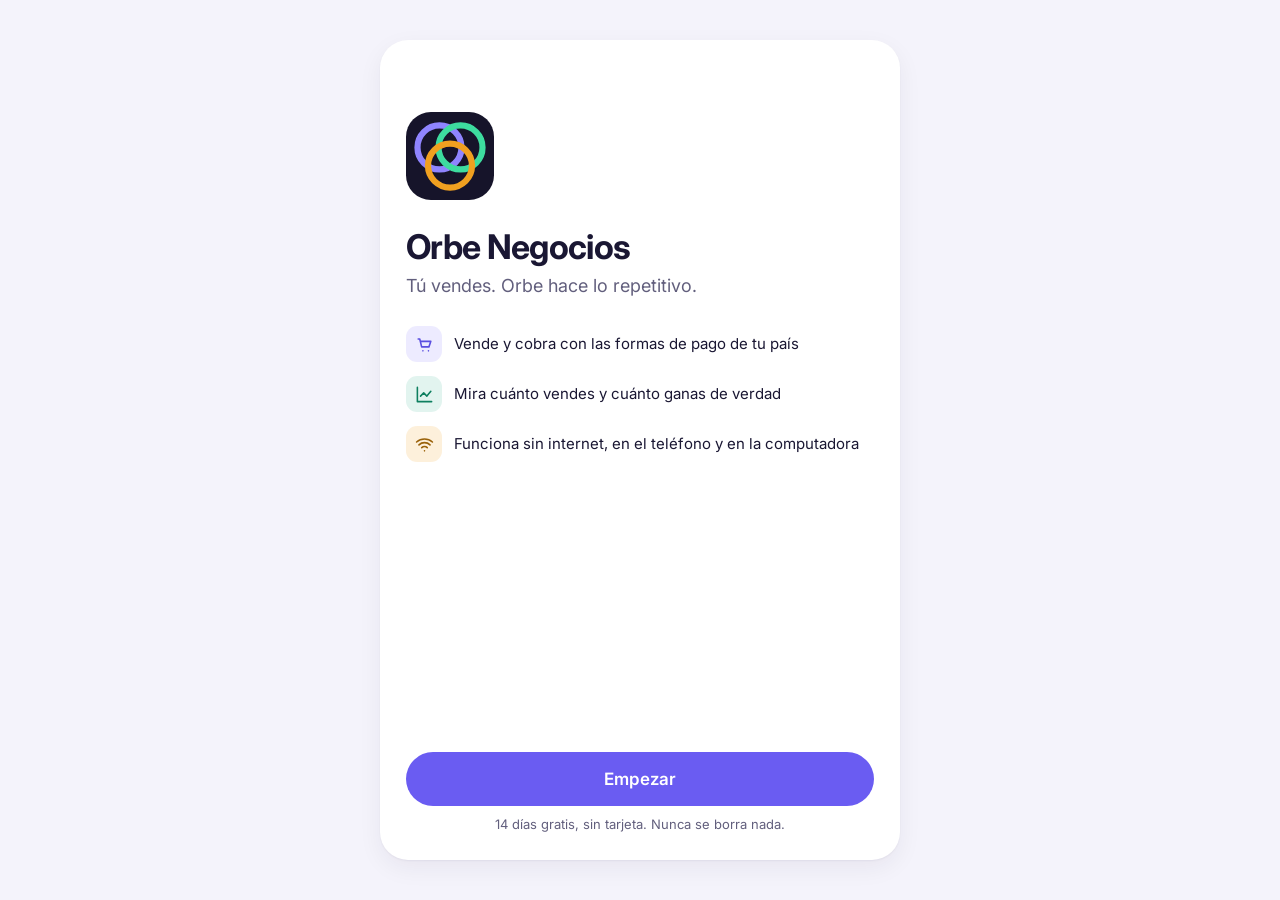
==== commit 600de0d3: "Perfiles dentro de cada negocio con roles y permisos que administran las cuentas principales, entrad" ====
--- a/index.html
+++ b/index.html
@@ -20,7 +20,7 @@
 <link rel="modulepreload" href="js/lib/preact-htm.js">
 </head>
 <body>
-<div id="app"><div class="cargando"><svg width="64" height="64" viewBox="0 0 100 100" role="img" aria-label="Cargando Orbe Negocios"><rect width="100" height="100" rx="28" fill="#0b0a14"/><g transform="translate(14 14) scale(.72)"><circle cx="50" cy="50" r="40" fill="none" stroke="#8f84ff" stroke-width="12" stroke-linecap="round" pathLength="100" stroke-dasharray="74 100" transform="rotate(-90 50 50)"/><circle cx="50" cy="50" r="25" fill="none" stroke="#3ddc9f" stroke-width="12" stroke-linecap="round" pathLength="100" stroke-dasharray="56 100" transform="rotate(30 50 50)"/><circle cx="50" cy="50" r="10" fill="none" stroke="#f0a020" stroke-width="12" stroke-linecap="round" pathLength="100" stroke-dasharray="40 100" transform="rotate(150 50 50)"/></g></svg></div></div>
+<div id="app"><div class="cargando"><svg width="72" height="72" viewBox="0 0 92 92" role="img" aria-label="Cargando Orbe Negocios"><rect width="92" height="92" rx="26" fill="#16142a"/><circle cx="35" cy="37" r="23" fill="none" stroke="#8f84ff" stroke-width="6.5"/><circle cx="57" cy="37" r="23" fill="none" stroke="#3ddc9f" stroke-width="6.5"/><circle cx="46" cy="56" r="23" fill="none" stroke="#f0a020" stroke-width="6.5"/></svg></div></div>
 <noscript><p style="padding:40px 20px;text-align:center">Orbe Negocios necesita JavaScript.</p></noscript>
 <script type="module" src="js/app.js"></script>
 </body>
--- a/css/orbe.css
+++ b/css/orbe.css
@@ -270,3 +270,24 @@
 .chip .simb { width: 22px; height: 22px; border-radius: 50%; display: grid; place-items: center; margin-left: -6px; background: color-mix(in srgb, var(--c, var(--accent)) 18%, transparent); color: var(--c, var(--accent)); }
 @media (prefers-reduced-motion: reduce) { .rings .rg { animation: none; } }
 .simb-c { width: 26px; height: 26px; border-radius: 50%; flex: none; display: grid; place-items: center; background: color-mix(in srgb, var(--c) 18%, transparent); color: var(--c); }
+
+/* ---------- perfiles y PIN ---------- */
+.perfiles { display: grid; grid-template-columns: repeat(2, minmax(0, 1fr)); gap: 10px; }
+.perfil-btn { border: 0; color: var(--ink); display: flex; flex-direction: column; align-items: center; gap: 8px; padding: 18px 10px; text-align: center; }
+.perfil-btn b { font-size: 15px; }
+.puntos-pin { display: flex; gap: 16px; }
+.puntos-pin i { width: 14px; height: 14px; border-radius: 50%; border: 2px solid var(--muted); transition: background-color .2s ease, border-color .2s ease, transform .25s var(--bounce); }
+.puntos-pin i.on { background: var(--accent); border-color: var(--accent); transform: scale(1.1); }
+.puntos-pin.mal { animation: sacude .45s var(--spring); }
+.puntos-pin.mal i { border-color: var(--out); background: var(--out); }
+@keyframes sacude { 0%, 100% { transform: none; } 20% { transform: translateX(-10px); } 40% { transform: translateX(9px); } 60% { transform: translateX(-6px); } 80% { transform: translateX(4px); } }
+.teclado { display: grid; grid-template-columns: repeat(3, 76px); gap: 14px; justify-content: center; }
+.teclado button { width: 76px; height: 76px; border-radius: 50%; border: 0; background: var(--fill); font-size: 28px; font-weight: 500; display: grid; place-items: center; }
+.matriz { width: 100%; border-collapse: collapse; font-size: 14px; }
+.matriz th { font-size: 12px; font-weight: 600; color: var(--muted); padding: 10px 8px; text-align: center; white-space: nowrap; }
+.matriz th:first-child, .matriz td:first-child { text-align: left; min-width: 230px; }
+.matriz td { padding: 8px; border-top: 1px solid var(--line); text-align: center; }
+.permiso-btn { width: 34px; height: 34px; border-radius: 11px; border: 0; display: inline-grid; place-items: center; transition: background-color .25s ease, color .25s ease, transform .18s var(--spring); }
+.permiso-btn.on { background: var(--in-soft); color: var(--in); }
+.permiso-btn.off { background: var(--fill); color: var(--faint); }
+.permiso-btn[disabled] { opacity: .55; cursor: not-allowed; }
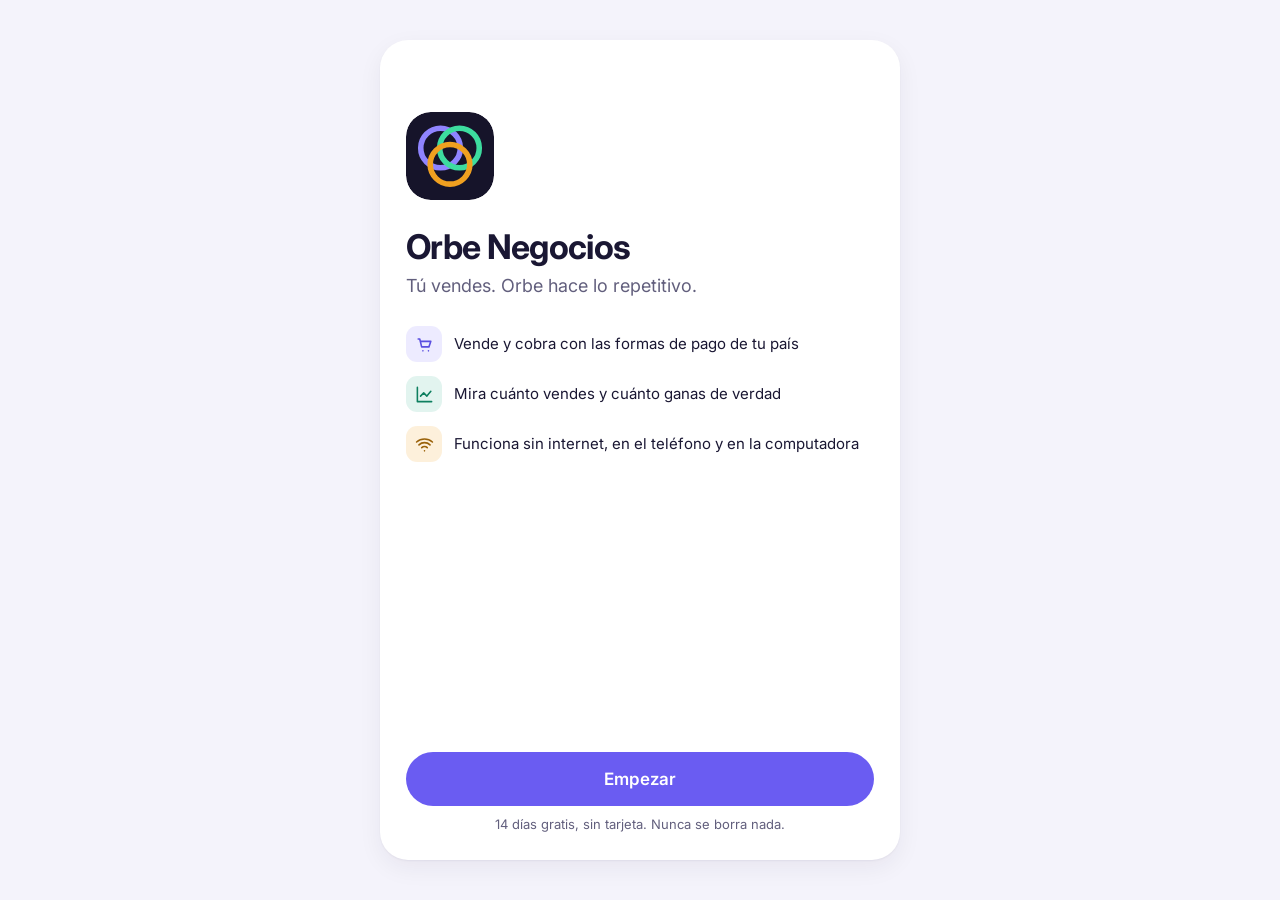
==== commit 1b21e084: "Tanda 1: datos en IndexedDB con 7 copias diarias y restaurar copia o archivo; anular venta y devoluc" ====
--- a/index.html
+++ b/index.html
@@ -20,7 +20,40 @@
 <link rel="modulepreload" href="js/lib/preact-htm.js">
 </head>
 <body>
-<div id="app"><div class="cargando"><svg width="72" height="72" viewBox="0 0 92 92" role="img" aria-label="Cargando Orbe Negocios"><rect width="92" height="92" rx="26" fill="#16142a"/><circle cx="35" cy="37" r="23" fill="none" stroke="#8f84ff" stroke-width="6.5"/><circle cx="57" cy="37" r="23" fill="none" stroke="#3ddc9f" stroke-width="6.5"/><circle cx="46" cy="56" r="23" fill="none" stroke="#f0a020" stroke-width="6.5"/></svg></div></div>
+<div id="app"></div>
+<div class="splash" id="splash" role="status" aria-label="Cargando Orbe Negocios">
+  <svg class="sp-logo" viewBox="0 0 92 92" aria-hidden="true">
+    <g class="sp-gira">
+      <circle class="sp-c sp-c1" cx="35" cy="37" r="23" pathLength="100"/>
+      <circle class="sp-c sp-c2" cx="57" cy="37" r="23" pathLength="100"/>
+      <circle class="sp-c sp-c3" cx="46" cy="56" r="23" pathLength="100"/>
+    </g>
+  </svg>
+  <div class="sp-nombre">Orbe Negocios</div>
+  <div class="sp-frase">Tú vendes. Orbe hace lo repetitivo.</div>
+  <div class="sp-negocio" id="sp-negocio" hidden></div>
+  <div class="sp-barra"><i></i></div>
+  <p class="sp-error" id="sp-error" hidden>No se pudo abrir Orbe Negocios. Revisa tu conexión y vuelve a intentarlo.</p>
+</div>
+<script>
+// Pantalla de carga: tema y nombre del negocio desde el primer instante; se va cuando la app está lista.
+(function () {
+  var d = null; try { d = JSON.parse(localStorage.getItem('orbe-negocios-mini') || 'null'); } catch (e) {}
+  var tema = d && d.tema;
+  if (tema === 'claro') document.documentElement.setAttribute('data-theme', 'light');
+  if (tema === 'oscuro') document.documentElement.setAttribute('data-theme', 'dark');
+  if (d && d.nombre) { var n = document.getElementById('sp-negocio'); n.textContent = d.nombre; n.hidden = false; }
+  var el = document.getElementById('splash'), t0 = Date.now(), listo = false;
+  var rapido = window.matchMedia && matchMedia('(prefers-reduced-motion: reduce)').matches;
+  window.__listo = function () {
+    if (listo) return; listo = true;
+    setTimeout(function () { el.classList.add('sale'); setTimeout(function () { el.remove(); }, 500); }, Math.max(0, (rapido ? 250 : 1500) - (Date.now() - t0)));
+  };
+  // Si la app no arranca (sin internet la primera vez, o un error), se avisa en vez de quedarse cargando para siempre.
+  setTimeout(function () { if (!listo) { document.getElementById('sp-error').hidden = false; el.classList.add('con-error'); } }, 9000);
+  window.addEventListener('error', function (e) { if (!listo && e.target && e.target.tagName === 'SCRIPT') { document.getElementById('sp-error').hidden = false; el.classList.add('con-error'); } }, true);
+})();
+</script>
 <noscript><p style="padding:40px 20px;text-align:center">Orbe Negocios necesita JavaScript.</p></noscript>
 <script type="module" src="js/app.js"></script>
 </body>
--- a/css/orbe.css
+++ b/css/orbe.css
@@ -119,7 +119,13 @@
 .campo { display: flex; flex-direction: column; gap: 8px; }
 .campo > span { font-size: 13px; color: var(--muted); }
 .campo input, .buscador input { min-height: 52px; border-radius: 16px; border: 1.5px solid var(--line); background: var(--fill2); font-size: 16px; padding: 0 16px; width: 100%; transition: border-color .2s ease; }
-.campo input:focus { border-color: var(--accent); outline: none; }
+.campo input:focus, .campo select:focus { border-color: var(--accent); outline: none; }
+.campo select { min-height: 52px; border-radius: 16px; border: 1.5px solid var(--line); background: var(--fill2); font-size: 16px; padding: 0 40px 0 16px; width: 100%; appearance: none; -webkit-appearance: none; cursor: pointer;
+  background-image: url("data:image/svg+xml,%3Csvg xmlns='http://www.w3.org/2000/svg' width='16' height='16' viewBox='0 0 24 24' fill='none' stroke='%23888' stroke-width='2.4' stroke-linecap='round'%3E%3Cpath d='M6 9l6 6 6-6'/%3E%3C/svg%3E"); background-repeat: no-repeat; background-position: right 14px center; }
+.campo select option { background: var(--surface); color: var(--ink); }
+/* Sello de venta anulada sobre el recibo */
+.sello { position: absolute; top: 42%; left: 50%; transform: translate(-50%, -50%) rotate(-14deg); border: 3px solid #d6304a; color: #d6304a; font: 800 26px/1 var(--font, system-ui); letter-spacing: .12em; padding: 6px 14px; border-radius: 10px; opacity: .85; pointer-events: none; animation: sellar .5s var(--spring) both; }
+@keyframes sellar { from { transform: translate(-50%, -50%) rotate(-14deg) scale(1.6); opacity: 0; } to { transform: translate(-50%, -50%) rotate(-14deg) scale(1); opacity: .85; } }
 .campo input.grande { font-size: 24px; font-weight: 700; }
 
 .lista { display: flex; flex-direction: column; }
@@ -188,13 +194,14 @@
 .segmento { display: inline-flex; background: var(--fill); border-radius: 21px; padding: 4px; gap: 2px; }
 .segmento button { min-height: 34px; padding: 0 12px; border: 0; border-radius: 17px; background: transparent; color: var(--muted); font-size: 13px; font-weight: 600; transition: background-color .25s ease, color .25s ease; }
 .segmento button.on { background: var(--surface); color: var(--ink); box-shadow: var(--shadow); }
-.contenido { padding: 22px 28px 48px; display: flex; flex-direction: column; gap: 16px; max-width: 1400px; width: 100%; }
+.contenido { padding: 22px 28px 48px; display: flex; flex-direction: column; gap: 16px; width: 100%; }
 .cifras { display: grid; grid-template-columns: repeat(4, minmax(0, 1fr)); gap: 14px; }
 .dos-uno { display: grid; grid-template-columns: minmax(0, 2fr) minmax(0, 1fr); gap: 14px; }
 .tres { display: grid; grid-template-columns: repeat(3, minmax(0, 1fr)); gap: 14px; align-items: start; }
 .mitades { display: grid; grid-template-columns: repeat(2, minmax(0, 1fr)); gap: 14px; }
 .caja-pc { display: grid; grid-template-columns: minmax(0, 1fr) 380px; gap: 16px; align-items: start; }
-.caja-pc .ticket { position: sticky; top: 90px; }
+.caja-pc .ticket { position: sticky; top: 90px; height: calc(100vh - 112px); min-height: 460px; }
+.caja-pc .ticket .lineas { flex: 1; min-height: 0; overflow-y: auto; }
 @media (max-width: 1180px) { .cifras { grid-template-columns: repeat(2, minmax(0, 1fr)); } .dos-uno, .tres, .caja-pc, .mitades { grid-template-columns: minmax(0, 1fr); } .caja-pc .ticket { position: static; } }
 .cifra { display: flex; flex-direction: column; gap: 4px; }
 .cifra .v { font-size: 26px; font-weight: 700; letter-spacing: -0.02em; }
@@ -233,8 +240,16 @@
 .gr-barras.atenua .col:not(.on) .barra { opacity: .45; }
 .gr-barras .eti { font-size: 10px; color: var(--faint); height: 12px; white-space: nowrap; }
 .gr-globo { position: absolute; z-index: 5; pointer-events: none; transform: translate(-50%, -100%); background: var(--ink); color: var(--bg); font-size: 12px; font-weight: 600; padding: 6px 9px; border-radius: 10px; white-space: nowrap; animation: fadeIn .15s ease both; }
-.gr-linea path.trazo { fill: none; stroke-width: 2.5; stroke-linecap: round; stroke-linejoin: round; stroke-dasharray: var(--largo); animation: traza 1.1s var(--spring) both; }
-.gr-linea path.area { animation: fadeIn .9s ease .25s both; }
+.gr-linea path.trazo { fill: none; stroke-width: 2.5; stroke-linecap: round; stroke-linejoin: round; }
+@keyframes revela { from { clip-path: inset(0 100% 0 0); } to { clip-path: inset(0 0 0 0); } }
+.gr-linea svg.revela { animation: revela 1.2s var(--spring) both; }
+/* Gráficos que llenan su tarjeta: la tarjeta es una columna y el gráfico ocupa lo que sobra. */
+.tarjeta.llena { display: flex; flex-direction: column; }
+.gr-llena { flex: 1; position: relative; }
+.gr-llena-dentro { position: absolute; inset: 0; }
+.resumen-gr { display: grid; grid-template-columns: repeat(3, minmax(0, 1fr)); gap: 10px; margin-top: 14px; padding-top: 14px; border-top: 1px solid var(--line); }
+.resumen-gr > div { display: flex; flex-direction: column; gap: 2px; min-width: 0; }
+.resumen-gr b { font-size: 16px; letter-spacing: -0.01em; }
 .gr-linea .punto { transition: r .2s var(--spring); }
 .gr-dona circle.seg { fill: none; transition: stroke-dasharray .9s var(--spring), stroke-dashoffset .9s var(--spring); }
 .gr-dona .centro { font-weight: 700; letter-spacing: -0.02em; }
@@ -246,8 +261,6 @@
 .barras-h .bh { display: flex; flex-direction: column; gap: 6px; }
 
 /* cargando */
-.cargando { position: fixed; inset: 0; display: grid; place-items: center; }
-.cargando svg { animation: latido 1.1s var(--spring) infinite alternate; }
 
 /* ---------- orbes (anillos concéntricos, como en Orbe personal) ---------- */
 @keyframes rgDraw { from { stroke-dashoffset: 1; } to { stroke-dashoffset: 0; } }
@@ -291,3 +304,52 @@
 .permiso-btn.on { background: var(--in-soft); color: var(--in); }
 .permiso-btn.off { background: var(--fill); color: var(--faint); }
 .permiso-btn[disabled] { opacity: .55; cursor: not-allowed; }
+
+/* ---------- pantalla de carga ---------- */
+.splash { position: fixed; inset: 0; z-index: 300; background: var(--bg); color: var(--ink); display: flex; flex-direction: column; align-items: center; justify-content: center; gap: 6px; padding: 24px; text-align: center; transition: opacity .45s ease, transform .5s var(--spring); }
+.splash.sale { opacity: 0; transform: scale(1.04); pointer-events: none; }
+.sp-logo { width: 128px; height: 128px; margin-bottom: 20px; overflow: visible; }
+.sp-gira { transform-origin: 46px 44px; animation: spGira 12s linear 1.5s infinite; }
+@keyframes spGira { to { transform: rotate(360deg); } }
+.sp-c { fill: none; stroke-width: 6.5; stroke-linecap: round; stroke-dasharray: 100 100; animation: spDibuja 1s var(--spring) backwards; }
+.sp-c1 { stroke: #8f84ff; }
+.sp-c2 { stroke: #3ddc9f; animation-delay: .15s; }
+.sp-c3 { stroke: #f0a020; animation-delay: .3s; }
+@keyframes spDibuja { from { stroke-dasharray: 0 100; opacity: .2; } }
+.sp-nombre { font-size: 34px; font-weight: 700; letter-spacing: -0.035em; line-height: 1.05; animation: spSube .6s var(--spring) .7s backwards; }
+.sp-frase { color: var(--muted); font-size: 15px; animation: spSube .6s var(--spring) .85s backwards; }
+.sp-negocio { margin-top: 14px; font-size: 13px; font-weight: 600; color: var(--accent-text); background: var(--accent-soft); border-radius: 999px; padding: 6px 14px; animation: spSube .5s var(--spring) 1s backwards; }
+@keyframes spSube { from { opacity: 0; transform: translateY(12px); } }
+.sp-barra { width: 104px; height: 3px; border-radius: 99px; background: var(--fill); overflow: hidden; margin-top: 26px; animation: spSube .4s ease 1s backwards; }
+.sp-barra i { display: block; width: 40%; height: 100%; border-radius: 99px; background: linear-gradient(90deg, #8f84ff, #3ddc9f, #f0a020); animation: spCarga 1.2s cubic-bezier(.45, 0, .2, 1) 1s infinite; }
+@keyframes spCarga { 0% { transform: translateX(-100%); } 100% { transform: translateX(250%); } }
+.sp-error { max-width: 300px; color: var(--muted); font-size: 14px; line-height: 1.45; margin: 18px 0 0; }
+.splash.con-error .sp-barra { display: none; }
+@media (prefers-reduced-motion: reduce) { .sp-gira, .sp-c, .sp-nombre, .sp-frase, .sp-negocio, .sp-barra, .sp-barra i { animation: none; } }
+
+/* ---------- logo animado ---------- */
+.logo-orbe { flex: none; cursor: pointer; overflow: hidden; border-radius: 28%; }
+.lo-c { fill: none; stroke-width: 6.5; stroke-linecap: round; stroke-dasharray: 100 100; animation: loDibuja .95s var(--spring) backwards; }
+.lo-c1 { stroke: #8f84ff; }
+.lo-c2 { stroke: #3ddc9f; animation-delay: .1s; }
+.lo-c3 { stroke: #f0a020; animation-delay: .2s; }
+@keyframes loDibuja { from { stroke-dasharray: 0 100; } }
+.lo-g, .lo-orbita { transform-origin: 46px 43.5px; }
+.lo-g.gira { animation: loGira 1.15s var(--spring); }
+@keyframes loGira { from { transform: rotate(-360deg) scale(.85); } }
+.logo-orbe.orbita .lo-orbita { transform: scale(.9); animation: loOrbita 14s linear 1.2s infinite; }
+@keyframes loOrbita { from { transform: rotate(0deg) scale(.9); } to { transform: rotate(360deg) scale(.9); } }
+@media (prefers-reduced-motion: reduce) { .lo-c, .lo-g.gira, .logo-orbe.orbita .lo-orbita { animation: none; } }
+
+/* ---------- computadora: aprovechar todo el ancho ---------- */
+.tres.estira { align-items: stretch; }
+.tres.estira > * { display: flex; flex-direction: column; min-width: 0; }
+.tres.estira > * > .tarjeta { flex: 1; }
+.con-lado { display: grid; grid-template-columns: minmax(0, 1fr) 400px; gap: 14px; align-items: start; }
+.ajustes-pc { columns: 3 360px; column-gap: 14px; }
+.ajustes-pc > * { break-inside: avoid; margin-bottom: 14px; display: block; }
+@media (min-width: 1600px) { .caja-pc { grid-template-columns: minmax(0, 1fr) 440px; } .pc .productos { grid-template-columns: repeat(auto-fill, minmax(170px, 1fr)); } }
+@media (max-width: 1180px) { .con-lado { grid-template-columns: minmax(0, 1fr); } .caja-pc .ticket { height: auto; } }
+.caja-pc .mitades { grid-template-columns: repeat(auto-fit, minmax(330px, 1fr)); }
+.caja-pc .mitades .cifra .v { font-size: 20px; }
+@media (max-width: 1500px) { .con-lado { grid-template-columns: minmax(0, 1fr); } }
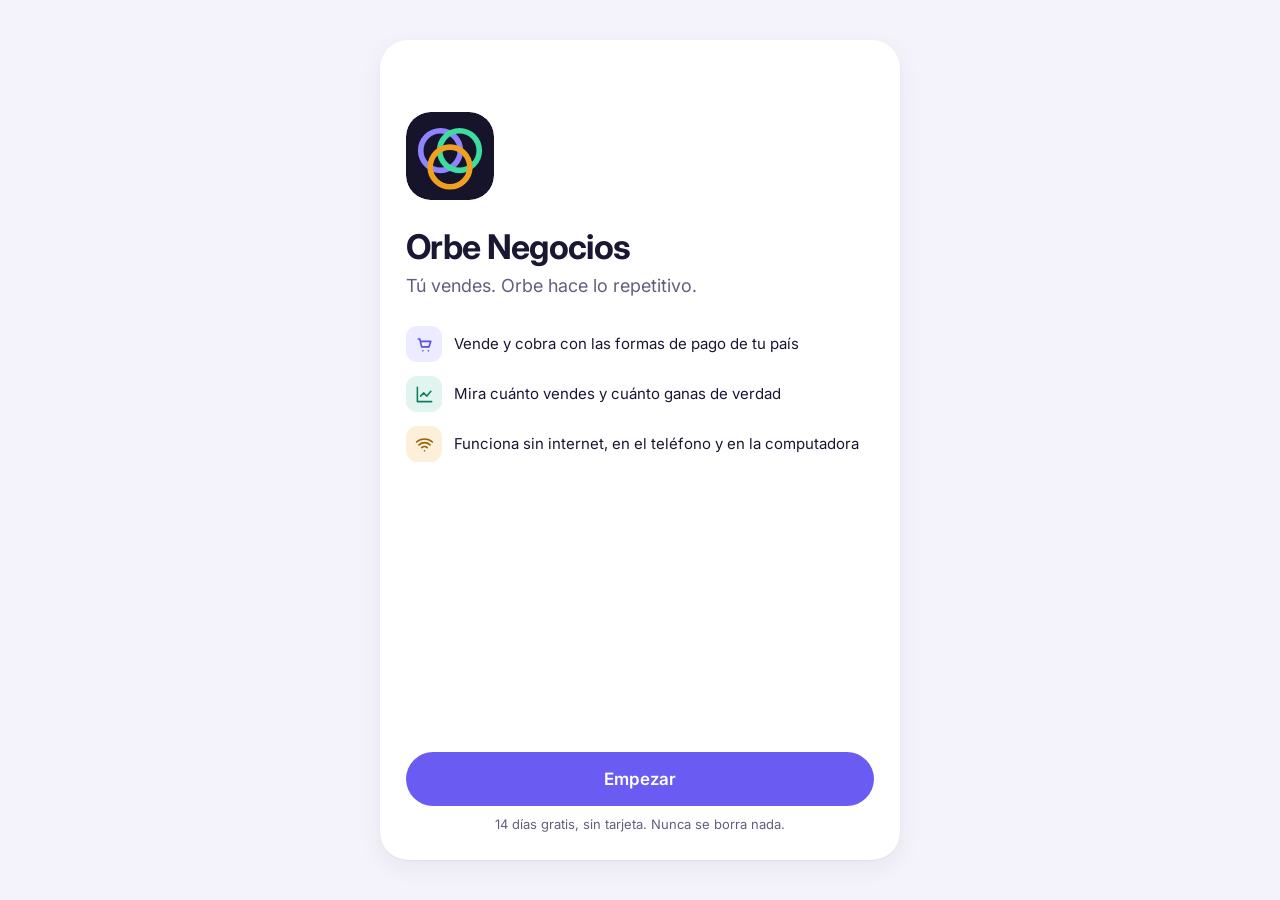
==== commit ed654fee: "Banderas circulares (SVG de flag-icons, licencia MIT, guardadas en la app) en lugar de emojis; logo " ====
--- a/index.html
+++ b/index.html
@@ -24,9 +24,9 @@
 <div class="splash" id="splash" role="status" aria-label="Cargando Orbe Negocios">
   <svg class="sp-logo" viewBox="0 0 92 92" aria-hidden="true">
     <g class="sp-gira">
-      <circle class="sp-c sp-c1" cx="35" cy="37" r="23" pathLength="100"/>
-      <circle class="sp-c sp-c2" cx="57" cy="37" r="23" pathLength="100"/>
-      <circle class="sp-c sp-c3" cx="46" cy="56" r="23" pathLength="100"/>
+      <circle class="sp-c sp-c1" cx="35" cy="39.7" r="23" pathLength="100"/>
+      <circle class="sp-c sp-c2" cx="57" cy="39.7" r="23" pathLength="100"/>
+      <circle class="sp-c sp-c3" cx="46" cy="58.7" r="23" pathLength="100"/>
     </g>
   </svg>
   <div class="sp-nombre">Orbe Negocios</div>
--- a/css/orbe.css
+++ b/css/orbe.css
@@ -1,5 +1,9 @@
 /* Orbe Negocios · estilos. Colores, letra, formas y movimiento según docs/ESTILO.md */
 :root {
+  /* Zona segura (isla dinámica arriba, indicador de inicio abajo). Las pruebas la simulan cambiando estas variables. */
+  --sa-top: env(safe-area-inset-top, 0px); --sa-bottom: env(safe-area-inset-bottom, 0px);
+  /* Espacio debajo de los botones de la barra: solo lo justo para no tocar el indicador de inicio del iPhone. */
+  --nav-abajo: max(6px, calc(var(--sa-bottom) - 20px)); --nav-alto: calc(58px + var(--nav-abajo));
   --bg: #f4f3fb; --surface: #ffffff; --surface2: #f8f7fd; --ink: #1a1733; --muted: #625f7d; --faint: #8c89a6; --line: #dedcf0;
   --accent: #8f84ff; --accent-ink: #ffffff; --primary: #6a5cf2; --primary-ink: #ffffff;
   --in: #12a37a; --out: #e8436a; --amber: #c98512; --blue: #2f7fd1;
@@ -140,7 +144,7 @@
 .vacio { text-align: center; color: var(--muted); padding: 28px 16px; font-size: 14px; line-height: 1.5; }
 
 /* ---------- avisos ---------- */
-.aviso-toast { position: fixed; left: 16px; right: 16px; margin: 0 auto; width: fit-content; bottom: calc(100px + env(safe-area-inset-bottom)); z-index: 90; max-width: min(420px, calc(100vw - 32px)); background: #1f3b31; color: #bff5df; padding: 12px 16px; border-radius: 18px; font-size: 14px; font-weight: 600; display: flex; align-items: center; gap: 10px; animation: fadeUp .35s var(--spring) both; box-shadow: 0 10px 30px rgba(0,0,0,.25); }
+.aviso-toast { position: fixed; left: 16px; right: 16px; margin: 0 auto; width: fit-content; bottom: calc(var(--nav-alto) + 16px); z-index: 90; max-width: min(420px, calc(100vw - 32px)); background: #1f3b31; color: #bff5df; padding: 12px 16px; border-radius: 18px; font-size: 14px; font-weight: 600; display: flex; align-items: center; gap: 10px; animation: fadeUp .35s var(--spring) both; box-shadow: 0 10px 30px rgba(0,0,0,.25); }
 .pc .aviso-toast { left: auto; right: 24px; bottom: 24px; margin: 0; }
 
 /* ---------- hojas (teléfono) y ventanas (computadora) ---------- */
@@ -152,7 +156,7 @@
 .hoja-cab .rayita { align-self: center; width: 38px; height: 5px; border-radius: 3px; background: var(--line); }
 .hoja-cab .fila h2 { font-size: 20px; flex: 1; }
 .hoja-cuerpo { overflow-y: auto; padding: 8px 18px 18px; display: flex; flex-direction: column; gap: 14px; overscroll-behavior: contain; }
-.hoja-pie { padding: 12px 18px calc(16px + env(safe-area-inset-bottom)); border-top: 1px solid var(--line); display: flex; flex-direction: column; gap: 8px; }
+.hoja-pie { padding: 12px 18px calc(16px + var(--sa-bottom)); border-top: 1px solid var(--line); display: flex; flex-direction: column; gap: 8px; }
 .pc .hoja { left: 50%; right: auto; top: 50%; bottom: auto; width: min(480px, calc(100vw - 32px)); max-height: min(86vh, 760px); border-radius: 28px; transform: translate(-50%, -50%); animation: none; border: 1px solid var(--line); box-shadow: 0 30px 80px rgba(0,0,0,.35); }
 .pc .hoja > * { animation: dlgEntra .4s var(--spring) both; }
 .pc .hoja.sale { opacity: 0; transform: translate(-50%, -48%) scale(.98); transition: opacity .25s ease, transform .25s var(--spring); }
@@ -164,13 +168,15 @@
 .con-hoja .app-fondo { transform: scale(.94) translateY(10px); border-radius: 26px; overflow: hidden; filter: brightness(.85); }
 
 /* ---------- teléfono ---------- */
-.tel .pantalla { min-height: 100%; padding: calc(16px + env(safe-area-inset-top)) 16px calc(112px + env(safe-area-inset-bottom)); display: flex; flex-direction: column; gap: 14px; max-width: 560px; margin: 0 auto; }
-.nav-tel { position: fixed; left: 50%; bottom: calc(14px + env(safe-area-inset-bottom)); transform: translateX(-50%); width: min(520px, calc(100vw - 28px)); height: 66px; z-index: 40; border-radius: 33px; padding: 6px; display: grid; grid-template-columns: repeat(5, minmax(0, 1fr)); background: var(--nav-bg); backdrop-filter: blur(18px) saturate(1.4); -webkit-backdrop-filter: blur(18px) saturate(1.4); border: 1px solid var(--line); box-shadow: 0 10px 30px rgba(0,0,0,.12); transition: height .35s var(--spring), bottom .35s var(--spring); }
-.nav-tel.chica { height: 54px; }
-.nav-tel button { border: 0; border-radius: 27px; background: transparent; color: var(--faint); display: flex; flex-direction: column; align-items: center; justify-content: center; gap: 3px; font-size: 10px; font-weight: 600; }
+.tel .pantalla { min-height: 100%; padding: calc(16px + var(--sa-top)) 16px calc(var(--nav-alto) + 24px); display: flex; flex-direction: column; gap: 14px; max-width: 560px; margin: 0 auto; }
+.nav-tel { position: fixed; left: 0; right: 0; bottom: 0; width: 100%; height: var(--nav-alto); z-index: 40; border-radius: 22px 22px 0 0; padding: 5px max(10px, calc((100% - 560px) / 2)) var(--nav-abajo); display: grid; grid-template-columns: repeat(5, minmax(0, 1fr)); gap: 4px; background: var(--nav-bg); backdrop-filter: blur(18px) saturate(1.4); -webkit-backdrop-filter: blur(18px) saturate(1.4); border-top: 1px solid var(--line); box-shadow: 0 -6px 24px rgba(0,0,0,.08); transition: height .35s var(--spring); }
+.nav-tel.chica { height: calc(50px + var(--nav-abajo)); }
+.nav-tel button { border: 0; border-radius: 18px; background: transparent; color: var(--faint); display: flex; flex-direction: column; align-items: center; justify-content: center; gap: 3px; font-size: 10px; font-weight: 600; }
 .nav-tel.chica button span { display: none; }
 .nav-tel button.on { color: var(--accent-text); background: var(--accent-soft); }
 .cab { display: flex; align-items: center; gap: 10px; }
+.cab > .logo, .cab > .pildora { flex-shrink: 0; }
+.sub .bandera, .corta .bandera { margin-top: -2px; }
 .cab .crece { flex: 1; min-width: 0; display: flex; flex-direction: column; }
 .cab b { font-size: 17px; }
 
@@ -309,7 +315,7 @@
 .splash { position: fixed; inset: 0; z-index: 300; background: var(--bg); color: var(--ink); display: flex; flex-direction: column; align-items: center; justify-content: center; gap: 6px; padding: 24px; text-align: center; transition: opacity .45s ease, transform .5s var(--spring); }
 .splash.sale { opacity: 0; transform: scale(1.04); pointer-events: none; }
 .sp-logo { width: 128px; height: 128px; margin-bottom: 20px; overflow: visible; }
-.sp-gira { transform-origin: 46px 44px; animation: spGira 12s linear 1.5s infinite; }
+.sp-gira { transform-origin: 46px 46px; animation: spGira 12s linear 1.5s infinite; }
 @keyframes spGira { to { transform: rotate(360deg); } }
 .sp-c { fill: none; stroke-width: 6.5; stroke-linecap: round; stroke-dasharray: 100 100; animation: spDibuja 1s var(--spring) backwards; }
 .sp-c1 { stroke: #8f84ff; }
@@ -334,7 +340,11 @@
 .lo-c2 { stroke: #3ddc9f; animation-delay: .1s; }
 .lo-c3 { stroke: #f0a020; animation-delay: .2s; }
 @keyframes loDibuja { from { stroke-dasharray: 0 100; } }
-.lo-g, .lo-orbita { transform-origin: 46px 43.5px; }
+/* Logo girando (orbita): el centro de los tres círculos está en el centro del cuadro y gira sobre él.
+   Logo quieto: se sube 3,2 para que quede con el mismo margen arriba y abajo; si se toca, gira sobre su centro. */
+.lo-g, .lo-orbita { transform-origin: 46px 46px; }
+.logo-orbe:not(.orbita) .lo-orbita { transform: translateY(-3.2px); }
+.logo-orbe:not(.orbita) .lo-g { transform-origin: 46px 42.8px; }
 .lo-g.gira { animation: loGira 1.15s var(--spring); }
 @keyframes loGira { from { transform: rotate(-360deg) scale(.85); } }
 .logo-orbe.orbita .lo-orbita { transform: scale(.9); animation: loOrbita 14s linear 1.2s infinite; }
@@ -353,3 +363,101 @@
 .caja-pc .mitades { grid-template-columns: repeat(auto-fit, minmax(330px, 1fr)); }
 .caja-pc .mitades .cifra .v { font-size: 20px; }
 @media (max-width: 1500px) { .con-lado { grid-template-columns: minmax(0, 1fr); } }
+
+/* ---------- pagos combinados ---------- */
+.pagos-mix { display: flex; flex-direction: column; gap: 6px; padding: 12px; border-radius: 20px; background: var(--fill2); }
+.pago-fila { display: flex; flex-direction: column; gap: 2px; }
+.pago-linea { display: grid; grid-template-columns: minmax(0, 1.3fr) minmax(0, 1fr) auto; gap: 8px; align-items: center; }
+.pago-forma { position: relative; display: flex; align-items: center; min-width: 0; }
+.pago-forma .simb { position: absolute; left: 9px; pointer-events: none; }
+.pago-forma select { width: 100%; min-height: 50px; border-radius: 15px; border: 1.5px solid var(--line); background: var(--surface); font-size: 14px; font-weight: 600; padding: 0 26px 0 40px; appearance: none; -webkit-appearance: none; cursor: pointer; text-overflow: ellipsis;
+  background-image: url("data:image/svg+xml,%3Csvg xmlns='http://www.w3.org/2000/svg' width='14' height='14' viewBox='0 0 24 24' fill='none' stroke='%23888' stroke-width='2.4' stroke-linecap='round'%3E%3Cpath d='M6 9l6 6 6-6'/%3E%3C/svg%3E"); background-repeat: no-repeat; background-position: right 8px center; }
+.pago-forma select:focus, .pago-monto input:focus { border-color: var(--accent); outline: none; }
+.pago-forma select option { background: var(--surface); color: var(--ink); }
+.pago-monto { display: flex; align-items: center; min-width: 0; border-radius: 15px; border: 1.5px solid var(--line); background: var(--surface); min-height: 50px; overflow: hidden; transition: border-color .2s ease; }
+.pago-monto:focus-within { border-color: var(--accent); }
+.pago-monto input { flex: 1; min-width: 0; border: 0; background: none; font-size: 17px; font-weight: 700; padding: 0 10px; height: 46px; text-align: right; outline: none; }
+.pago-moneda { border: 0; background: var(--accent-soft); color: var(--accent); font-weight: 700; font-size: 13px; height: 34px; min-width: 34px; padding: 0 7px; margin-left: 5px; flex-shrink: 0; border-radius: 10px; cursor: pointer; }
+.pago-resto { border: 0; background: none; color: var(--accent); font-weight: 600; font-size: 12px; cursor: pointer; padding: 2px 4px; }
+.pago-cuenta { display: flex; flex-direction: column; gap: 6px; margin-top: 6px; padding-top: 10px; border-top: 1px solid var(--line); }
+.pago-cuenta .barra-prog i { transition: width .45s var(--spring), background .3s ease; }
+
+/* ---------- recorrido guiado ---------- */
+.tour { position: fixed; inset: 0; z-index: 200; animation: tourEntra .4s ease both; }
+.tour.sale { animation: tourSale .32s ease both; pointer-events: none; }
+@keyframes tourEntra { from { opacity: 0; } to { opacity: 1; } }
+@keyframes tourSale { to { opacity: 0; } }
+.tour-tapa { position: absolute; inset: 0; }
+/* La luz: un hueco en la sombra que se mueve y cambia de tamaño con resorte */
+.tour-luz { position: fixed; top: 0; left: 0; border-radius: 20px; pointer-events: none; box-shadow: 0 0 0 3px rgba(143,132,255,.8), 0 0 0 9999px rgba(8,6,20,.64);
+  transition: transform .65s var(--spring), width .65s var(--spring), height .65s var(--spring), border-radius .65s var(--spring); will-change: transform, width, height; }
+.tour-luz.sin { border-radius: 50%; }
+.tour-pulso { position: absolute; inset: -3px; border-radius: inherit; border: 2px solid rgba(143,132,255,.9); opacity: 0; animation: tourPulso 1.4s .7s ease-out 2; }
+.tour-luz.sin .tour-pulso { display: none; }
+@keyframes tourPulso { 0% { opacity: .9; transform: scale(1); } 100% { opacity: 0; transform: scale(1.06); } }
+/* La tarjeta se desliza a su nuevo lugar; el texto entra desde el lado hacia donde avanzas */
+.tour-caja { position: fixed; top: 0; left: 0; display: flex; flex-direction: column; gap: 8px; padding: 18px; border-radius: 24px; background: var(--surface); color: var(--ink);
+  box-shadow: 0 24px 60px rgba(0,0,0,.35); transition: transform .65s var(--spring); will-change: transform; touch-action: pan-y; display: flex; flex-direction: column; }
+.tour-caja > .tour-dentro { display: flex; flex-direction: column; gap: 8px; min-height: 0; overflow-y: auto; overscroll-behavior: contain; animation: tourCaja .5s var(--spring) both; }
+@keyframes tourCaja { from { opacity: 0; transform: translateY(16px) scale(.96); } to { opacity: 1; transform: none; } }
+.tour.sale .tour-dentro { animation: tourCajaSale .3s ease both; }
+@keyframes tourCajaSale { to { opacity: 0; transform: translateY(10px) scale(.97); } }
+.tour-contenido { display: flex; flex-direction: column; gap: 6px; }
+.tour-contenido.de-der { animation: tourDer .45s var(--spring) both; }
+.tour-contenido.de-izq { animation: tourIzq .45s var(--spring) both; }
+@keyframes tourDer { from { opacity: 0; transform: translateX(24px); } to { opacity: 1; transform: none; } }
+@keyframes tourIzq { from { opacity: 0; transform: translateX(-24px); } to { opacity: 1; transform: none; } }
+.tour-flecha { position: absolute; width: 16px; height: 16px; background: var(--surface); transform: translateX(-50%) rotate(45deg); border-radius: 3px; transition: left .65s var(--spring); animation: tourEntra .3s ease both; }
+/* Durante el recorrido las pantallas no hacen su animación de entrada: lo iluminado queda quieto */
+html.en-recorrido .entra { animation: none !important; }
+html.en-recorrido .barra-sup, html.en-recorrido .nav-tel, html.en-recorrido .lateral { backdrop-filter: none !important; -webkit-backdrop-filter: none !important; }
+html.en-recorrido .nav-tel { background: var(--surface); }
+html.en-recorrido .barra-sup { background: var(--bg); }
+.tour-flecha.arriba { top: -7px; }
+.tour-flecha.abajo { bottom: -7px; }
+.tour-flecha.izq, .tour-flecha.der { transform: translateY(-50%) rotate(45deg); transition: top .65s var(--spring); }
+.tour-flecha.izq { left: -7px; }
+.tour-flecha.der { right: -7px; }
+.tour-progreso { height: 4px; border-radius: 2px; background: var(--line); overflow: hidden; margin-top: 6px; }
+.tour-progreso i { display: block; height: 100%; background: var(--accent); border-radius: 2px; transform-origin: left; transition: transform .6s var(--spring); }
+@media (prefers-reduced-motion: reduce) { .tour, .tour-luz, .tour-caja, .tour-contenido, .tour-pulso, .tour-flecha, .tour-progreso i { transition: none !important; animation: none !important; } }
+.oferta-tour { display: grid; grid-template-columns: auto minmax(0, 1fr) auto; align-items: center; gap: 12px 14px; background: linear-gradient(135deg, color-mix(in srgb, var(--accent) 16%, var(--surface)), var(--surface)); }
+.oferta-btns { display: flex; gap: 8px; }
+html.tel .oferta-tour { grid-template-columns: auto minmax(0, 1fr); }
+html.tel .oferta-btns { grid-column: 1 / -1; }
+html.tel .oferta-btns .btn2 { flex: 1; min-height: 44px; }
+.oferta-logo { display: grid; place-items: center; }
+@media (prefers-reduced-motion: reduce) { .tour-luz, .tour-caja { transition: none; animation: none; } }
+.pago-ref { min-height: 40px; border-radius: 12px; border: 1.5px dashed var(--line); background: var(--surface); font-size: 14px; padding: 0 12px; width: 100%; outline: none; }
+.pago-ref:focus { border-style: solid; border-color: var(--accent); }
+.billetes { display: grid; grid-template-columns: repeat(auto-fill, minmax(150px, 1fr)); gap: 6px; padding: 0 0 12px; }
+.billete { display: flex; align-items: center; justify-content: space-between; gap: 6px; padding: 6px 6px 6px 12px; border-radius: 14px; background: var(--surface); font-size: 13px; font-weight: 600; }
+
+/* ---------- tasas a la vista ---------- */
+.barra-tasas { display: flex; align-items: center; gap: 8px; width: 100%; padding: 8px 8px 8px 12px; border: 0; border-radius: 18px; background: var(--surface); box-shadow: var(--sombra, 0 1px 2px rgba(0,0,0,.04)); color: var(--ink); text-align: left; cursor: pointer; }
+.barra-tasas-lista { flex: 1; min-width: 0; display: flex; gap: 14px; overflow-x: auto; scrollbar-width: none; }
+.barra-tasas-lista::-webkit-scrollbar { display: none; }
+.tasa-mini { display: flex; flex-direction: column; gap: 0; flex-shrink: 0; }
+.tasa-mini .sub { font-size: 11px; white-space: nowrap; }
+.tasa-mini b { font-size: 15px; white-space: nowrap; }
+.barra-tasas-ir { position: relative; flex-shrink: 0; width: 36px; height: 36px; border-radius: 12px; display: grid; place-items: center; background: var(--accent-soft); color: var(--accent); }
+.punto-aviso { position: absolute; top: -2px; right: -2px; width: 10px; height: 10px; border-radius: 50%; background: var(--amber); border: 2px solid var(--surface); }
+.chip-tasa { position: relative; display: flex; align-items: center; gap: 12px; min-height: 40px; padding: 0 12px; border-radius: 14px; border: 1.5px solid var(--line); background: var(--surface); color: var(--ink); font-size: 13px; cursor: pointer; white-space: nowrap; }
+.chip-tasa:hover { border-color: var(--accent); }
+.tasas-resumen { display: grid; grid-template-columns: repeat(auto-fill, minmax(140px, 1fr)); gap: 8px; }
+.tasa-tarjeta { display: flex; flex-direction: column; gap: 2px; padding: 12px; border-radius: 16px; background: var(--fill2); }
+.tasa-tarjeta b { font-size: 18px; letter-spacing: -0.01em; }
+.tasa-tarjeta.principal { background: var(--accent-soft); }
+.tasa-tarjeta.principal b { font-size: 22px; }
+.enlace-tasa { border: 0; background: none; color: var(--accent); font-weight: 600; font-size: 12px; cursor: pointer; padding: 2px 4px; margin-top: 2px; }
+
+/* ---------- grupos de productos ---------- */
+.punto-grupo { display: inline-block; width: 9px; height: 9px; border-radius: 50%; flex-shrink: 0; }
+.grupos-filtro .chip { gap: 6px; }
+.color-grupo { width: 34px; height: 34px; border-radius: 50%; border: 3px solid transparent; cursor: pointer; transition: transform .2s var(--spring), border-color .2s ease; }
+.color-grupo.on { border-color: var(--ink); transform: scale(1.08); }
+.casilla { width: 22px; height: 22px; border-radius: 7px; border: 2px solid var(--line); display: grid; place-items: center; flex-shrink: 0; color: #fff; transition: background .2s ease, border-color .2s ease; }
+.casilla.on { background: var(--accent); border-color: var(--accent); }
+
+/* ---------- banderas circulares ---------- */
+.bandera { display: inline-block; flex-shrink: 0; border-radius: 50%; object-fit: cover; vertical-align: middle; background: var(--fill2); box-shadow: 0 0 0 1px color-mix(in srgb, var(--ink) 12%, transparent); }
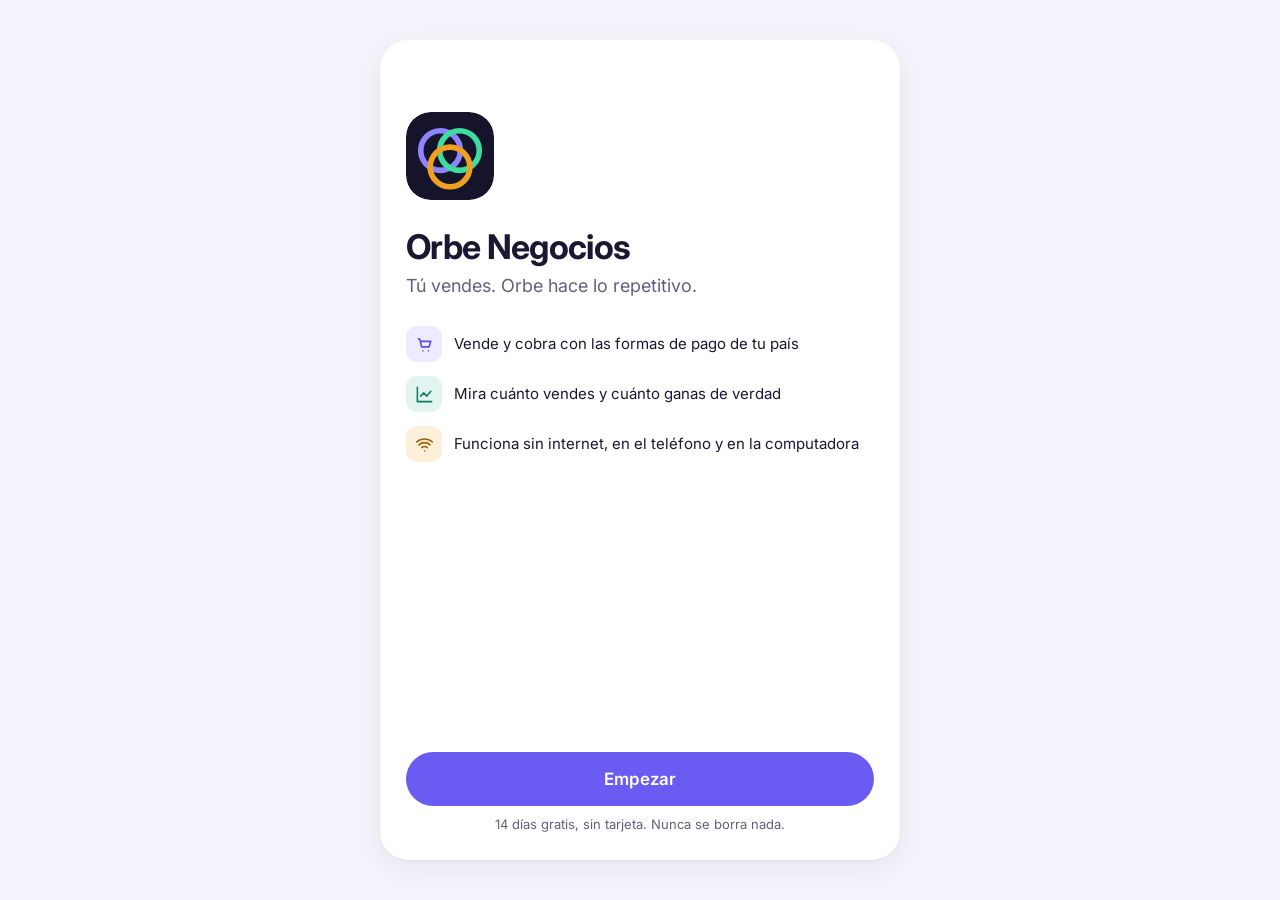
==== commit 7ae0f806: "Botón Orbe en el centro de la barra del celular, órdenes siempre activas y la app sin zoom ni selecc" ====
--- a/index.html
+++ b/index.html
@@ -2,7 +2,7 @@
 <html lang="es">
 <head>
 <meta charset="utf-8">
-<meta name="viewport" content="width=device-width, initial-scale=1, viewport-fit=cover">
+<meta name="viewport" content="width=device-width, initial-scale=1, maximum-scale=1, user-scalable=no, viewport-fit=cover">
 <meta name="theme-color" content="#0b0a14">
 <meta name="description" content="Orbe Negocios: vende, cobra y mira cuánto ganas, desde el teléfono o la computadora.">
 <meta name="apple-mobile-web-app-capable" content="yes">
--- a/css/orbe.css
+++ b/css/orbe.css
@@ -461,3 +461,212 @@
 
 /* ---------- banderas circulares ---------- */
 .bandera { display: inline-block; flex-shrink: 0; border-radius: 50%; object-fit: cover; vertical-align: middle; background: var(--fill2); box-shadow: 0 0 0 1px color-mix(in srgb, var(--ink) 12%, transparent); }
+
+/* ---------- cierre del día ---------- */
+.cierre-resumen { display: flex; flex-direction: column; align-items: center; gap: 2px; padding: 4px 0 2px; text-align: center; }
+.cierre-total { font-size: 34px; letter-spacing: -0.02em; line-height: 1.1; }
+.cierre-cifras { display: grid; grid-template-columns: repeat(3, minmax(0, 1fr)); gap: 8px; width: 100%; margin-top: 12px; }
+.cierre-cifras > div { display: flex; flex-direction: column; gap: 2px; padding: 10px 8px; border-radius: 14px; background: var(--fill2); min-width: 0; }
+.cierre-cifras .sub { font-size: 11px; }
+.cierre-cifras b { font-size: 15px; white-space: nowrap; overflow: hidden; text-overflow: ellipsis; }
+.cierre-seccion { display: flex; flex-direction: column; gap: 10px; }
+.cierre-tit { display: flex; align-items: center; gap: 6px; font-size: 13px; font-weight: 600; color: var(--muted); }
+.cierre-efectivo { display: flex; flex-direction: column; gap: 8px; padding: 14px; border-radius: 18px; background: var(--fill2); }
+.cierre-contador { display: grid; grid-template-columns: auto minmax(0, 1fr) auto; gap: 10px; align-items: center; }
+.cierre-monto { display: flex; align-items: center; gap: 6px; min-height: 52px; padding: 0 14px; border-radius: 16px; background: var(--surface); border: 1.5px solid var(--line); transition: border-color .2s ease; }
+.cierre-monto:focus-within { border-color: var(--accent); }
+.cierre-monto input { flex: 1; min-width: 0; border: 0; background: none; outline: none; font-size: 24px; font-weight: 700; text-align: center; color: var(--ink); }
+.cierre-digital { display: flex; flex-direction: column; gap: 2px; padding: 6px 14px; border-radius: 18px; background: var(--fill2); }
+.cierre-digital > .fila { gap: 10px; min-height: 40px; font-size: 14px; }
+.cierre-suma { border-top: 1px solid var(--line); margin-top: 2px; font-weight: 600; }
+.cierre-resultado { display: flex; align-items: center; gap: 10px; padding: 14px; border-radius: 16px; font-weight: 600; font-size: 15px; }
+.cierre-resultado.ok { background: var(--in-soft); color: var(--in-text); }
+.cierre-resultado.mal { background: var(--amber-soft); color: var(--amber-text); }
+
+/* Logo y nombre del negocio: se tocan para editar los datos */
+.cab-negocio { display: flex; align-items: center; gap: 10px; border: 0; background: none; padding: 0; margin: 0; color: var(--ink); text-align: left; font: inherit; min-width: 0; cursor: pointer; border-radius: 16px; }
+.cab .cab-negocio { flex-direction: row; }
+.cab-negocio > .logo { flex-shrink: 0; }
+.lateral .cab-negocio { width: 100%; border: 0; background: var(--surface); }
+.logo { position: relative; }
+.logo.con-imagen { background: #fff; box-shadow: inset 0 0 0 1px var(--line); }
+.logo.con-imagen img { width: 100%; height: 100%; object-fit: contain; display: block; border-radius: inherit; }
+.logo-lapiz { position: absolute; right: -4px; bottom: -4px; width: 17px; height: 17px; border-radius: 50%; background: var(--surface); color: var(--accent-text); display: grid; place-items: center; box-shadow: 0 1px 4px rgba(20,16,60,.22); font-style: normal; }
+.logo-grande { display: flex; align-items: center; gap: 14px; }
+.logo-envuelto { display: block; transition: transform .38s var(--bounce); }
+.logo-envuelto.cambio { transform: scale(1.08); }
+
+/* Escáner con la cámara */
+.escanear-btn { display: flex; align-items: center; gap: 12px; width: 100%; border: 0; border-radius: 20px; padding: 12px 14px; color: var(--ink); font: inherit; background: linear-gradient(135deg, var(--accent-soft), var(--blue-soft)); }
+.escanear-btn b { font-size: 15px; font-weight: 650; }
+.escanear-ic { width: 42px; height: 42px; border-radius: 14px; display: grid; place-items: center; flex: none; background: var(--primary); color: #fff; box-shadow: 0 6px 16px rgba(106,92,242,.35); }
+.escanear-mini { width: 46px; height: 46px; border-radius: 23px; background: var(--primary); color: #fff; box-shadow: 0 6px 16px rgba(106,92,242,.3); }
+.segmento button svg { vertical-align: -2px; margin-right: 6px; }
+.escaner-visor { position: relative; width: 100%; height: min(44vh, 330px); transition: height .45s var(--spring); border-radius: 22px; overflow: hidden; background: #0d0b1c; flex: none; }
+.escaner-visor video { position: absolute; inset: 0; width: 100%; height: 100%; object-fit: cover; opacity: 0; transition: opacity .45s ease; }
+.escaner-visor.viva video { opacity: 1; }
+.escaner-marco { position: absolute; left: 8%; right: 8%; top: 28%; bottom: 28%; border-radius: 18px; box-shadow: 0 0 0 100vmax rgba(8,6,20,.42); transition: top .4s var(--spring), bottom .4s var(--spring), left .4s var(--spring), right .4s var(--spring); pointer-events: none;
+  background: linear-gradient(#fff, #fff) left top / 26px 3px, linear-gradient(#fff, #fff) left top / 3px 26px, linear-gradient(#fff, #fff) right top / 26px 3px, linear-gradient(#fff, #fff) right top / 3px 26px,
+    linear-gradient(#fff, #fff) left bottom / 26px 3px, linear-gradient(#fff, #fff) left bottom / 3px 26px, linear-gradient(#fff, #fff) right bottom / 26px 3px, linear-gradient(#fff, #fff) right bottom / 3px 26px; background-repeat: no-repeat; }
+.escaner-visor.nombre .escaner-marco { left: 5%; right: 5%; top: 25%; bottom: 25%; }
+.escaner-linea { position: absolute; left: 11%; right: 11%; top: 50%; height: 2px; border-radius: 2px; background: #ff5a7a; box-shadow: 0 0 12px 2px rgba(255,90,122,.7); animation: escanea 1.8s ease-in-out infinite alternate; pointer-events: none; }
+.escaner-visor:not(.viva) .escaner-linea, .escaner-visor.quieta .escaner-linea { animation-play-state: paused; opacity: .35; }
+@keyframes escanea { from { transform: translateY(-50px); } to { transform: translateY(50px); } }
+.escaner-aviso { position: absolute; inset: 0; display: flex; flex-direction: column; align-items: center; justify-content: center; gap: 10px; color: #fff; font-size: 14px; font-weight: 600; text-align: center; padding: 20px; background: rgba(8,6,20,.45); animation: fadeIn .3s ease both; }
+.escaner-luz { position: absolute; top: 10px; right: 10px; width: 40px; height: 40px; border-radius: 20px; border: 0; display: grid; place-items: center; background: rgba(255,255,255,.18); color: #fff; backdrop-filter: blur(8px); -webkit-backdrop-filter: blur(8px); transition: background-color .25s ease, color .25s ease; }
+.escaner-luz.on { background: #ffd34d; color: #3a2a00; }
+.escaner-ultimo { position: absolute; left: 50%; bottom: 12px; transform: translateX(-50%); padding: 7px 14px; border-radius: 16px; background: rgba(18,163,122,.92); color: #fff; font-size: 13px; font-weight: 700; white-space: nowrap; max-width: 90%; overflow: hidden; text-overflow: ellipsis; animation: pop .4s var(--bounce) both; }
+.escaner-res { display: flex; flex-direction: column; gap: 12px; padding: 14px; border-radius: 20px; background: var(--fill2); }
+.escaner-ic { width: 44px; height: 44px; border-radius: 14px; display: grid; place-items: center; flex: none; background: var(--in-soft); color: var(--in-text); }
+.escaner-stock { display: flex; align-items: baseline; justify-content: center; gap: 8px; }
+.escaner-stock b { font-size: 34px; letter-spacing: -0.02em; }
+.escaner-stock b.latido { animation: pop .45s var(--bounce) both; }
+.escaner-accion { min-height: 48px; border-radius: 24px; justify-content: center; gap: 6px; font-size: 14px; }
+.girando { width: 18px; height: 18px; border-radius: 50%; border: 2.5px solid currentColor; border-right-color: transparent; display: inline-block; animation: spGira .8s linear infinite; flex: none; }
+@media (prefers-reduced-motion: reduce) { .escaner-linea { animation: none; } }
+.pila.sacude { animation: sacude .45s var(--spring); }
+.pin-campo { letter-spacing: .5em; text-align: center; font-size: 20px; }
+.escaner-visor.chica { height: 120px; }
+.escaner-visor.chica .escaner-marco { top: 18%; bottom: 18%; }
+
+/* Orden impresa (carta o A4) */
+.zona-imprimir { display: none; }
+@media print {
+  html.imprimiendo, html.imprimiendo body { background: #fff !important; }
+  html.imprimiendo body > *:not(.zona-imprimir) { display: none !important; }
+  html.imprimiendo .zona-imprimir { display: flex; flex-direction: column; gap: 14px; color: #1a1733; font: 11pt/1.35 Inter, system-ui, sans-serif; }
+  .imp-cab { display: flex; gap: 14px; align-items: flex-start; }
+  .imp-logo { width: 64px; height: 64px; object-fit: contain; border-radius: 14px; flex: none; }
+  .imp-inic { display: grid; place-items: center; background: #6a5cf2; color: #fff; font-weight: 700; font-size: 20px; }
+  .imp-neg { flex: 1; display: flex; flex-direction: column; gap: 2px; } .imp-neg b { font-size: 15pt; } .imp-neg span { color: #625f7d; font-size: 9pt; }
+  .imp-num { text-align: right; display: flex; flex-direction: column; } .imp-num b { color: #6a5cf2; font-size: 13pt; } .imp-num strong { font-size: 13pt; } .imp-num span { color: #625f7d; font-size: 9pt; }
+  .imp-dos { display: grid; grid-template-columns: 1fr 1fr; gap: 12px; }
+  .imp-dos > div, .imp-que { display: flex; flex-direction: column; gap: 2px; } .imp-dos > div { background: #f7f6fc; border-radius: 10px; padding: 10px 12px; }
+  .zona-imprimir small { color: #8c89a6; font-size: 7.5pt; font-weight: 700; letter-spacing: .04em; }
+  .imp-que span { color: #625f7d; white-space: pre-wrap; }
+  .zona-imprimir table { width: 100%; border-collapse: collapse; } .zona-imprimir th { text-align: left; font-size: 7.5pt; color: #8c89a6; text-transform: uppercase; letter-spacing: .04em; }
+  .zona-imprimir th, .zona-imprimir td { padding: 7px 4px; border-bottom: 1px solid #e6e4f2; } .zona-imprimir th:not(:first-child), .zona-imprimir td:not(:first-child) { text-align: right; white-space: nowrap; }
+  .imp-tot { align-self: flex-end; width: 260px; display: flex; flex-direction: column; gap: 3px; } .imp-tot div { display: flex; justify-content: space-between; color: #625f7d; } .imp-tot .imp-saldo { color: #1a1733; font-weight: 700; font-size: 13pt; margin-top: 3px; }
+  .imp-cond { color: #625f7d; font-size: 8.5pt; margin: 6px 0 0; }
+  .imp-firmas { display: grid; grid-template-columns: 1fr 1fr; gap: 40px; margin-top: 48px; } .imp-firmas span { border-top: 1px solid #1a1733; padding-top: 6px; text-align: center; font-size: 9pt; }
+}
+
+/* Órdenes de trabajo y pedidos */
+.campo textarea { min-height: 64px; border-radius: 16px; border: 1.5px solid var(--line); background: var(--fill2); font: inherit; font-size: 16px; padding: 12px 16px; width: 100%; resize: vertical; color: var(--ink); transition: border-color .2s ease; }
+.campo textarea:focus { border-color: var(--accent); outline: none; }
+.campo input[type=datetime-local] { min-height: 48px; color: var(--ink); }
+.orden-tarjeta { display: flex; flex-direction: column; gap: 7px; width: 100%; padding: 14px; border: 0; border-radius: 20px; background: var(--surface); box-shadow: var(--shadow); color: var(--ink); text-align: left; font: inherit; cursor: pointer; transition: transform .25s var(--spring), box-shadow .25s ease; }
+.orden-tarjeta.tarde { box-shadow: var(--shadow), inset 0 0 0 1.5px var(--out-soft); }
+.orden-tarjeta.cerrada { opacity: .78; }
+.orden-tarjeta[draggable=true] { cursor: grab; }
+.orden-tarjeta[draggable=true]:active { cursor: grabbing; }
+.orden-num { color: var(--accent-text); font-size: 13px; letter-spacing: .01em; white-space: nowrap; }
+.orden-que { font-size: 15px; font-weight: 650; line-height: 1.3; }
+.tablero-ordenes { display: grid; grid-template-columns: repeat(4, minmax(0, 1fr)); gap: 14px; align-items: start; }
+.orden-col { display: flex; flex-direction: column; gap: 10px; padding: 10px; border-radius: 20px; background: var(--fill2); min-height: 180px; transition: background-color .2s ease, box-shadow .2s ease; }
+.orden-col.sobre { background: var(--accent-soft); box-shadow: inset 0 0 0 2px var(--accent); }
+.orden-col h3 { margin: 4px 6px 2px; font-size: 14px; gap: 8px; }
+.orden-col .orden-tarjeta { padding: 12px; gap: 6px; }
+.orden-pasos { display: grid; grid-template-columns: repeat(4, minmax(0, 1fr)); gap: 6px; }
+.orden-pasos button { display: flex; flex-direction: column; align-items: center; gap: 6px; border: 0; background: none; padding: 4px 0; font: inherit; font-size: 11.5px; font-weight: 600; color: var(--faint); }
+.orden-pasos b { width: 30px; height: 30px; border-radius: 50%; display: grid; place-items: center; background: var(--fill); color: var(--faint); font-size: 13px; transition: background-color .3s ease, box-shadow .3s ease, transform .35s var(--bounce); }
+.orden-pasos .hecho { color: var(--in-text); } .orden-pasos .hecho b { background: var(--in); color: #fff; }
+.orden-pasos .actual { color: var(--accent-text); } .orden-pasos .actual b { background: var(--primary); color: #fff; box-shadow: 0 0 0 5px var(--accent-soft); transform: scale(1.06); }
+.orden-pasos button[disabled] { cursor: default; }
+.orden-accion { min-height: 48px; border-radius: 24px; width: 100%; }
+.wa-suave { background: rgba(37,211,102,.14); color: #128c4a; }
+:root[data-theme=dark] .wa-suave { color: #5fe39a; }
+@media (prefers-color-scheme: dark) { :root:not([data-theme=light]) .wa-suave { color: #5fe39a; } }
+.orden-linea { position: relative; padding-left: 22px; display: flex; flex-direction: column; gap: 12px; }
+.orden-linea::before { content: ''; position: absolute; left: 6px; top: 6px; bottom: 6px; width: 2px; border-radius: 1px; background: var(--line); }
+.orden-linea > div { position: relative; font-size: 13px; line-height: 1.4; }
+.orden-linea > div::before { content: ''; position: absolute; left: -21px; top: 4px; width: 10px; height: 10px; border-radius: 50%; background: var(--c); box-shadow: 0 0 0 3px var(--surface); }
+.orden-item { display: grid; grid-template-columns: minmax(0, 1fr) 52px 96px 30px; align-items: center; gap: 8px; padding: 8px 0; border-bottom: 1px solid var(--line); }
+@media (max-width: 560px) { .orden-item { grid-template-columns: 52px minmax(0, 1fr) 30px; row-gap: 6px; } .orden-item > :first-child { grid-column: 1 / -1; } .orden-p { width: 100% !important; } }
+.orden-item input { min-height: 38px !important; border-radius: 11px !important; font-size: 15px !important; padding: 0 10px !important; border: 1.5px solid var(--line); background: var(--surface); }
+.orden-item input.crece { min-width: 0; }
+.orden-q { width: 100% !important; text-align: center; }
+.orden-p { width: 100% !important; text-align: right; }
+
+/* Ticket térmico (58 u 80 mm) */
+@media print {
+  /* 32 caracteres en 48 mm o 48 en 72 mm: 1,5 mm por letra; con letra monoespaciada (0,6 em de ancho) son 2,5 mm de tamaño. */
+  html.imprimiendo .zona-imprimir.ticket-imp { display: block; font-family: ui-monospace, Menlo, Consolas, "Courier New", monospace; font-size: 2.5mm; line-height: 1.3; color: #000; }
+  .ticket-papel { padding: 2mm 0; margin: 0 auto; }
+  .ticket-papel > div { white-space: pre; overflow: hidden; }
+  .ticket-papel .tg { font-size: 5mm; line-height: 1.2; } .ticket-papel .tn { font-weight: 700; }
+  .ticket-logo { display: block; max-width: 40mm; max-height: 22mm; margin: 0 auto 2mm; object-fit: contain; filter: grayscale(1); }
+}
+
+/* Variantes, peso, promociones y descuentos */
+.variantes { display: grid; grid-template-columns: repeat(auto-fill, minmax(120px, 1fr)); gap: 10px; }
+.variante { display: flex; flex-direction: column; gap: 4px; align-items: flex-start; padding: 14px; border: 1.5px solid var(--line); border-radius: 18px; background: var(--surface); color: var(--ink); font: inherit; text-align: left; cursor: pointer; transition: border-color .2s ease, transform .25s var(--spring); }
+.variante b { font-size: 16px; }
+.variante:active { transform: scale(.97); }
+.variante.sin { opacity: .45; cursor: default; }
+.variante-fila { display: flex; flex-direction: column; gap: 6px; padding: 9px 0; border-bottom: 1px solid var(--line); }
+.variante-fila input { min-height: 38px !important; border-radius: 11px !important; font-size: 14px !important; padding: 0 9px !important; border: 1.5px solid var(--line); background: var(--surface); width: 100%; min-width: 0; }
+.variante-datos { display: grid; grid-template-columns: 70px minmax(0, 1fr) minmax(0, 1.2fr); gap: 6px; }
+.variante-datos label { display: flex; flex-direction: column; gap: 2px; min-width: 0; }
+.variante-datos span { font-size: 11px; color: var(--muted); font-weight: 600; }
+.promo-chip { position: absolute; top: 8px; left: 8px; font-size: 10px; font-weight: 800; letter-spacing: .02em; padding: 2px 7px; border-radius: 8px; background: var(--out); color: #fff; }
+.promo-txt { color: var(--in-text); font-weight: 600; }
+.linea-btn { display: flex; flex-direction: column; gap: 1px; border: 0; background: none; padding: 0; text-align: left; color: var(--ink); font: inherit; min-width: 0; cursor: pointer; }
+.servicio-chip { font-size: 10px; font-weight: 700; padding: 1px 7px; border-radius: 8px; background: var(--blue-soft); color: var(--blue-text); }
+/* Factura del proveedor */
+.factura-foto { display: flex; flex-direction: column; align-items: center; gap: 8px; padding: 28px 16px; border: 2px dashed var(--line); border-radius: 22px; text-align: center; cursor: pointer; transition: border-color .2s ease, background-color .2s ease; }
+.factura-foto:active { border-color: var(--accent); background: var(--accent-soft); }
+.factura-fila { display: flex; flex-direction: column; gap: 6px; padding: 10px 12px; border-radius: 16px; background: var(--fill2); transition: opacity .25s ease; }
+.factura-fila.fuera { opacity: .5; }
+.factura-fila input, .factura-fila select { min-height: 38px; border-radius: 11px; border: 1.5px solid var(--line); background: var(--surface); font-size: 14px; padding: 0 9px; width: 100%; min-width: 0; color: var(--ink); }
+.factura-fila .casilla { border: 0; padding: 0; flex: none; }
+
+/* Botón Orbe (celular): el logo en el centro de la barra; al tocarlo sube el panel */
+.nav-hueco { pointer-events: none; }
+.boton-orbe { position: fixed; left: 50%; bottom: calc(var(--nav-abajo) + 14px); z-index: 46; width: 64px; height: 64px; margin-left: -32px; border: 0; border-radius: 50%; padding: 0; background: #16142a; display: grid; place-items: center; cursor: pointer;
+  box-shadow: 0 10px 24px rgba(22, 20, 42, .32), 0 0 0 5px var(--bg); transition: transform .45s var(--bounce), opacity .25s ease, box-shadow .3s ease; }
+.boton-orbe > * { grid-area: 1 / 1; }
+.boton-orbe:active { transform: scale(.93); }
+.boton-orbe.dentro { box-shadow: 0 10px 24px rgba(22, 20, 42, .32), 0 0 0 5px var(--bg), 0 0 0 8px var(--accent); }
+.bo-logo { transform-origin: 46px 46px; transition: transform .55s var(--spring), opacity .3s ease; }
+.bo-logo circle { fill: none; stroke-width: 7; }
+.bo-x { display: grid; place-items: center; opacity: 0; transform: rotate(-90deg) scale(.4); transition: opacity .25s ease, transform .45s var(--spring); }
+.boton-orbe.abierto { transform: translateY(-4px); }
+.boton-orbe.abierto .bo-logo { transform: rotate(180deg) scale(.5); opacity: .25; }
+.boton-orbe.abierto .bo-x { opacity: 1; transform: none; }
+.bo-punto { position: absolute; top: 4px; right: 4px; width: 12px; height: 12px; border-radius: 50%; background: var(--out); border: 2px solid #16142a; }
+.orbe-velo { position: fixed; inset: 0; z-index: 44; background: rgba(20, 18, 40, .42); -webkit-backdrop-filter: blur(6px); backdrop-filter: blur(6px); opacity: 0; pointer-events: none; transition: opacity .3s ease; }
+.orbe-velo.on { opacity: 1; pointer-events: auto; }
+.orbe-panel { position: fixed; left: 12px; right: 12px; bottom: calc(var(--nav-abajo) + 92px); z-index: 45; max-width: 520px; margin: 0 auto; padding: 16px; border-radius: 28px; background: var(--surface); box-shadow: 0 20px 50px rgba(0, 0, 0, .25);
+  transform-origin: 50% 100%; transform: translateY(40px) scale(.6); opacity: 0; pointer-events: none; visibility: hidden; transition: transform .5s var(--bounce), opacity .25s ease, visibility 0s linear .5s; }
+.orbe-panel.on { transform: none; opacity: 1; pointer-events: auto; visibility: visible; transition: transform .5s var(--bounce), opacity .25s ease, visibility 0s; }
+.orbe-tit { display: block; margin: 2px 4px 10px; color: var(--muted); font-size: 12px; font-weight: 700; letter-spacing: .04em; text-transform: uppercase; }
+.orbe-crear { display: grid; grid-template-columns: repeat(3, minmax(0, 1fr)); gap: 10px; margin-bottom: 14px; }
+.orbe-crear button { display: flex; flex-direction: column; align-items: center; gap: 8px; padding: 14px 4px; border: 0; border-radius: 20px; background: var(--fill2); color: var(--ink); font: inherit; transform: translateY(14px); opacity: 0; transition: transform .45s var(--bounce) var(--d), opacity .3s ease var(--d); }
+.orbe-crear button span { width: 46px; height: 46px; border-radius: 15px; background: var(--c); display: grid; place-items: center; box-shadow: 0 6px 14px color-mix(in srgb, var(--c) 35%, transparent); }
+.orbe-crear b { font-size: 13px; }
+.orbe-ir { display: flex; flex-wrap: wrap; gap: 8px; }
+.orbe-ir button { display: flex; align-items: center; gap: 6px; min-height: 40px; padding: 0 13px; border: 0; border-radius: 20px; background: var(--fill); color: var(--ink); font: inherit; font-size: 13px; font-weight: 600; transform: translateY(10px); opacity: 0; transition: transform .45s var(--bounce) var(--d), opacity .3s ease var(--d); }
+.orbe-ir button.on { background: var(--accent-soft); color: var(--accent-text); }
+.orbe-ir em { font-style: normal; font-size: 11px; font-weight: 700; padding: 1px 6px; border-radius: 9px; background: var(--out); color: #fff; }
+.orbe-panel.on .orbe-crear button, .orbe-panel.on .orbe-ir button { transform: none; opacity: 1; }
+.orbe-panel:not(.on) .orbe-crear button, .orbe-panel:not(.on) .orbe-ir button { transition-delay: 0s; }
+.tel-raiz.con-hoja .boton-orbe { opacity: 0; pointer-events: none; transform: scale(.7); }
+html.en-recorrido .orbe-velo { -webkit-backdrop-filter: none; backdrop-filter: none; }
+@media (prefers-reduced-motion: reduce) { .boton-orbe, .bo-logo, .bo-x, .orbe-panel, .orbe-crear button, .orbe-ir button { transition-duration: .01ms !important; transition-delay: 0s !important; } }
+
+/* La app se usa como app, no como página: un solo tamaño, sin zoom con doble toque,
+   sin selección azul al dejar presionado y sin que la pantalla se deslice de lado. */
+html { touch-action: manipulation; -webkit-text-size-adjust: 100%; text-size-adjust: 100%; }
+html, body { overflow-x: hidden; overscroll-behavior: none; }
+body { -webkit-user-select: none; user-select: none; -webkit-touch-callout: none; }
+input, textarea, select, [contenteditable="true"] { -webkit-user-select: text; user-select: text; -webkit-touch-callout: default; }
+svg, img { -webkit-user-drag: none; }
+.tel-raiz .app-fondo { overflow-x: hidden; }
+.hoja { overflow: hidden; }
+.hoja-cuerpo { overflow-x: hidden; touch-action: pan-y; }
+.chips.desliza, .barra-tasas-lista, .tabla-caja { touch-action: pan-x pan-y; }
+/* En el iPhone, un campo con letra de menos de 16 px hace zoom al tocarlo: en el celular todos van a 16 px. */
+@media (max-width: 899px) {
+  html:root input, html:root select, html:root textarea { font-size: 16px !important; }
+}
